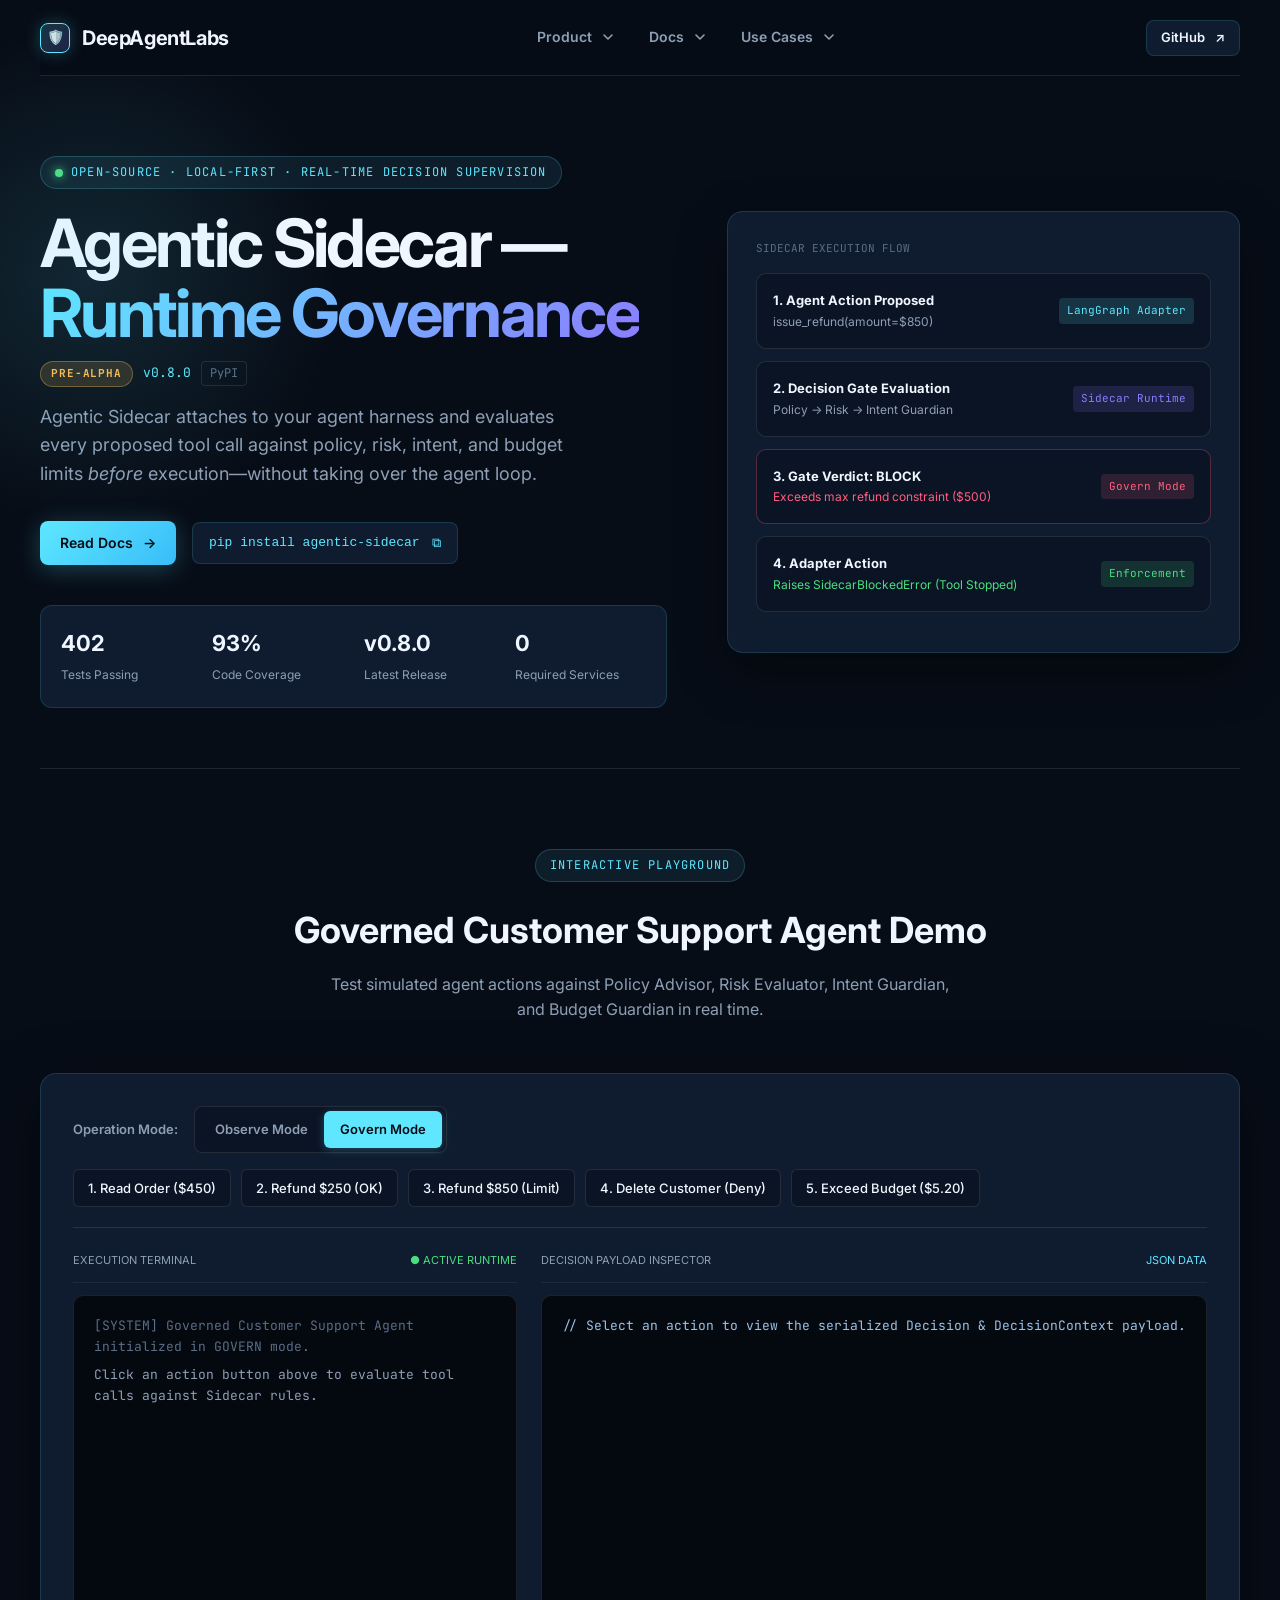
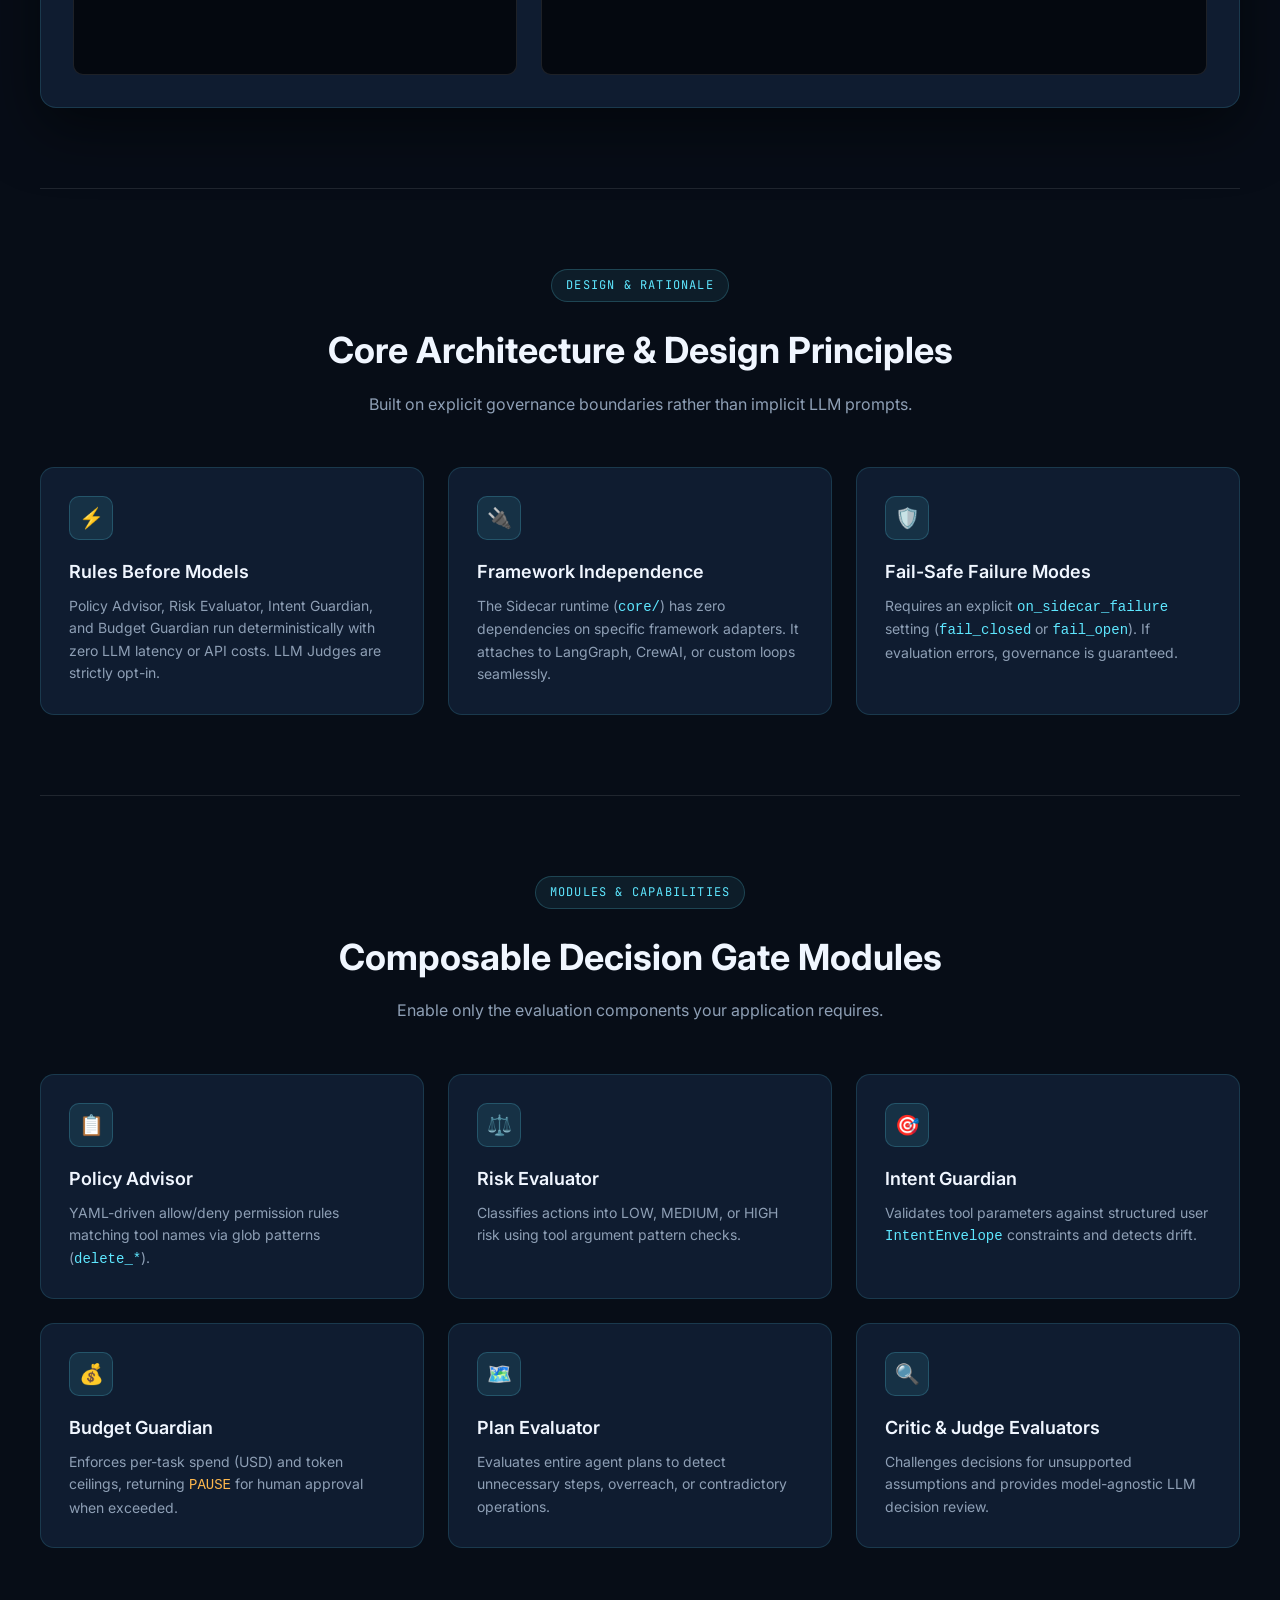
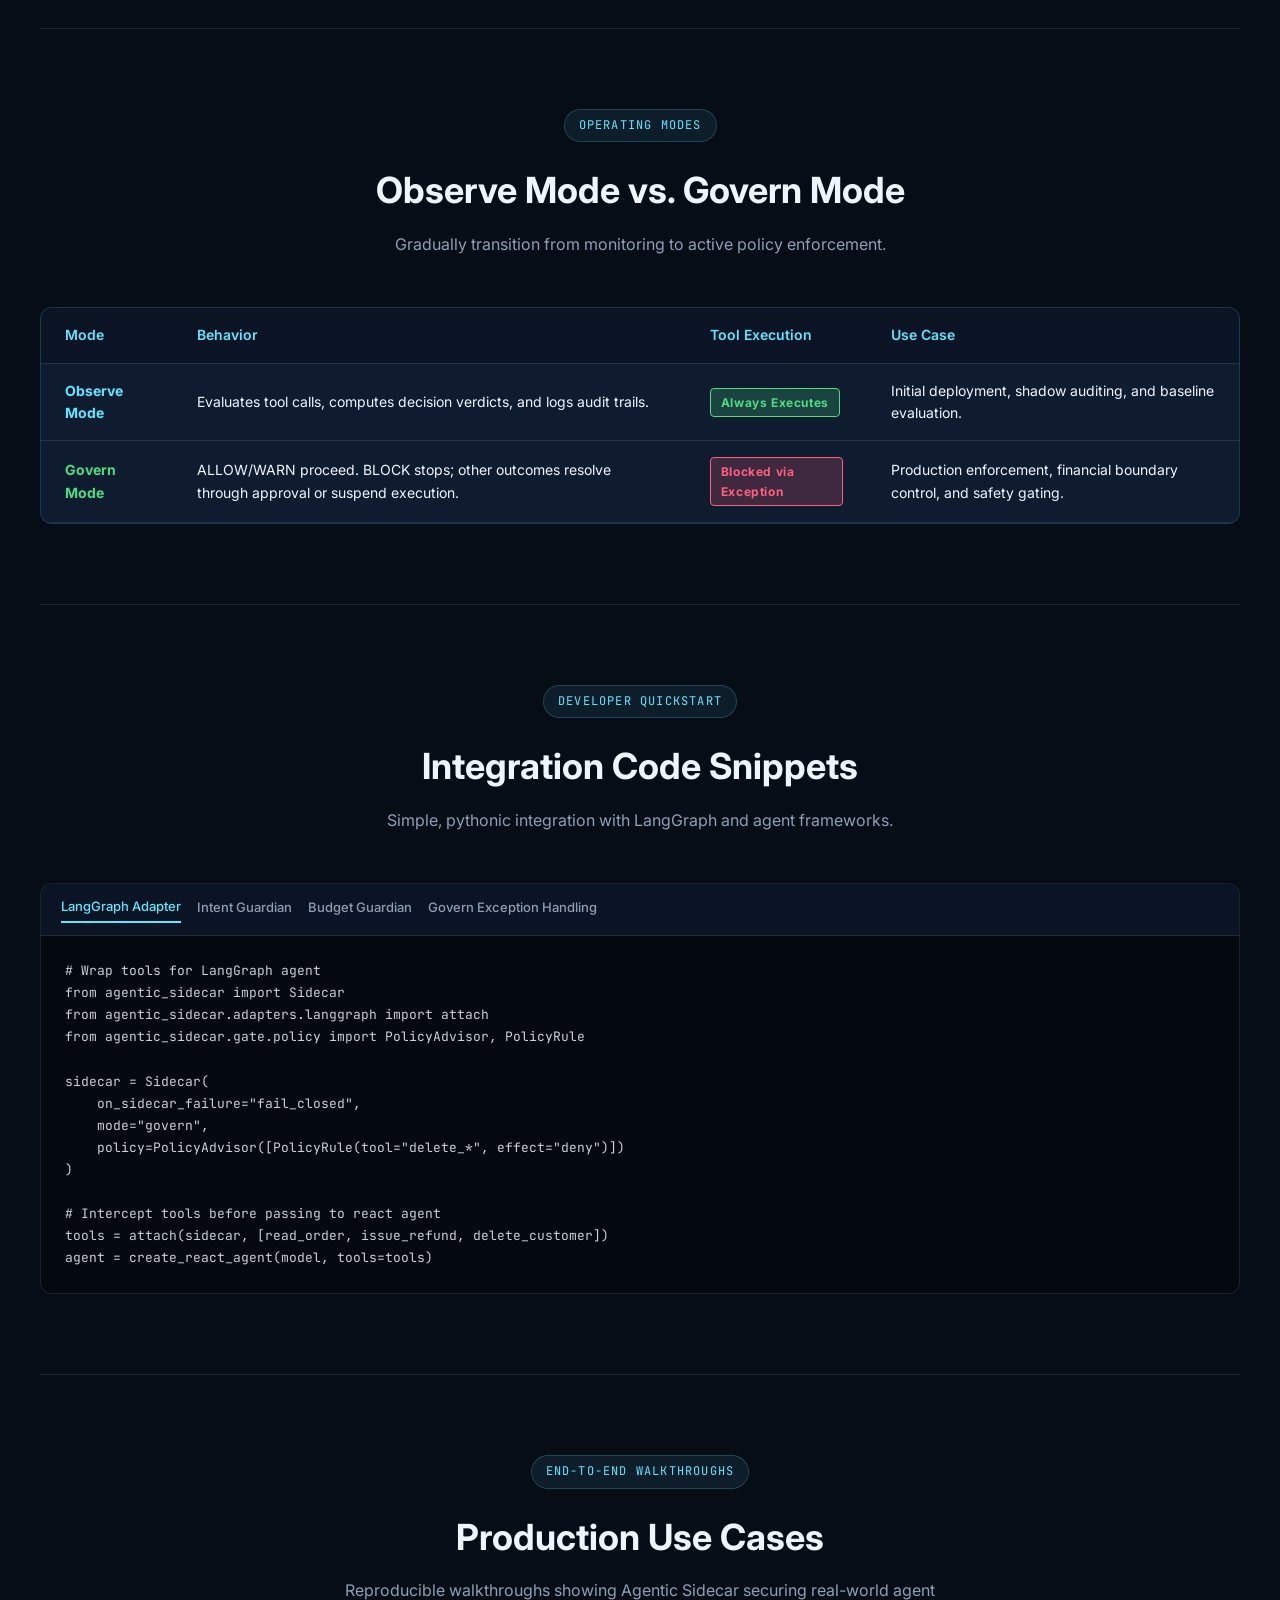
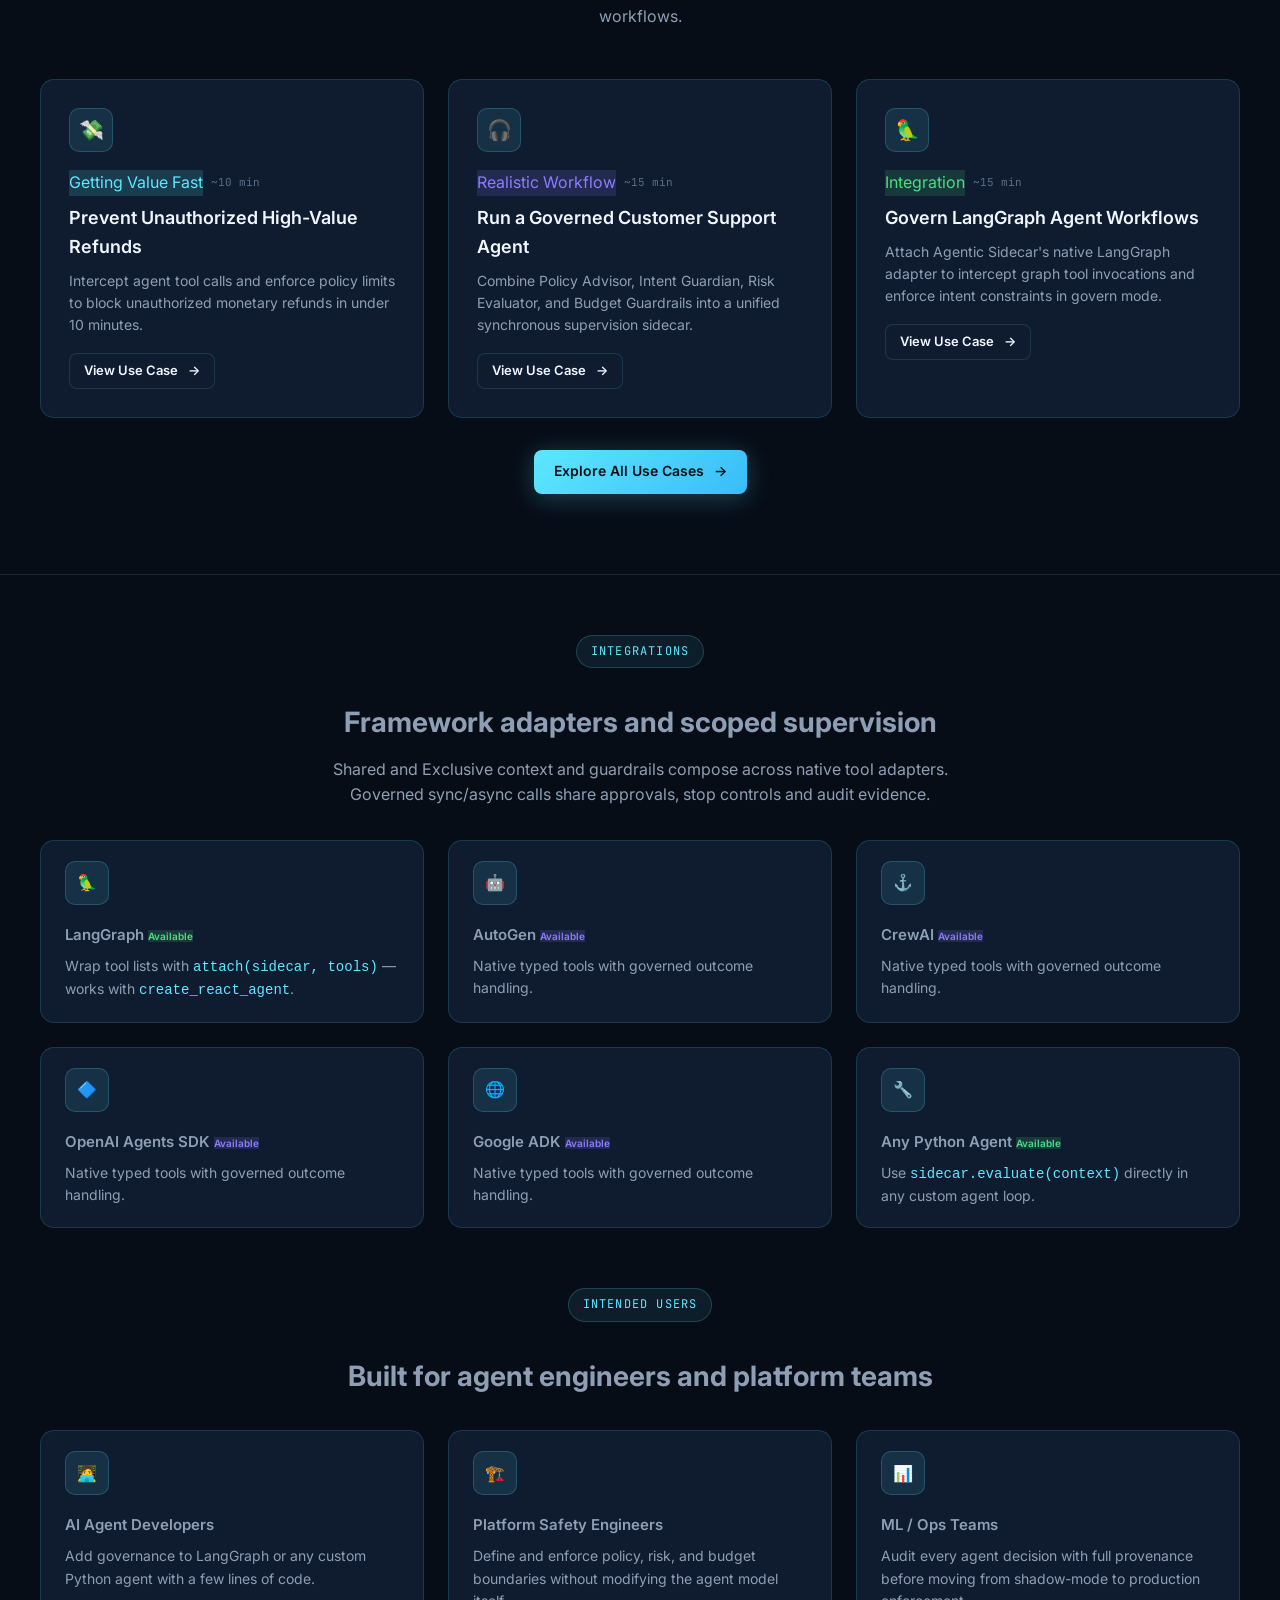
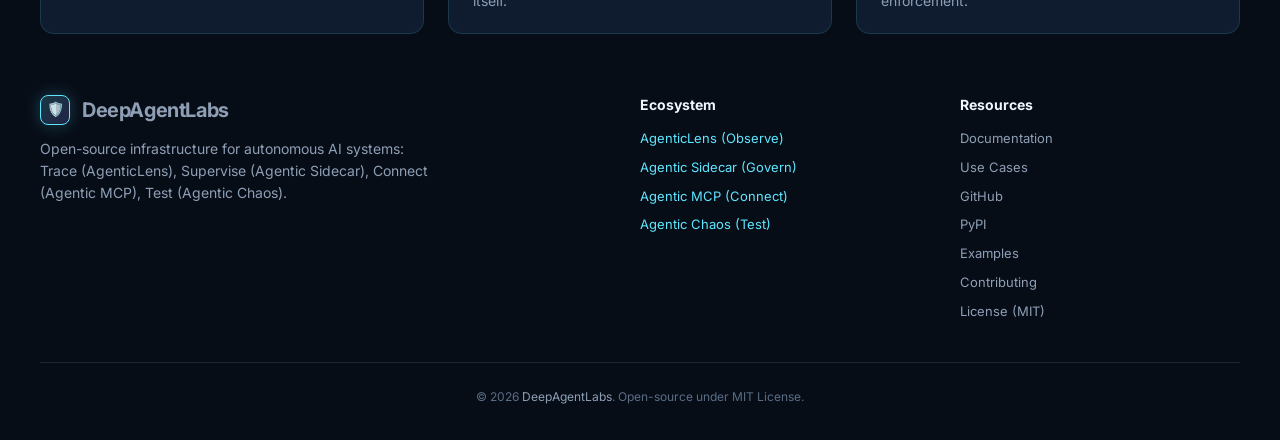
==== website/index.html @ f9741b68 "Merge pull request #28 from CHANDU-M05/feat/website-nav-use-cases feat(nav): add Use Cases tab + acc" ====
<!DOCTYPE html>
<html lang="en">
<head>
  <meta charset="utf-8">
  <meta name="viewport" content="width=device-width, initial-scale=1">
  <meta name="description" content="Companion intelligence and real-time decision supervision layer for autonomous AI agents. Evaluates every tool call against policy, risk, intent, and budget before execution.">
  <meta property="og:title" content="Agentic Sidecar — Runtime Governance for AI Agents">
  <meta property="og:description" content="Evaluate agent decisions against policy, risk, intent, and budget limits before execution.">
  <meta property="og:image" content="https://deepagentlabs.io/agentic-sidecar/og.png">
  <meta property="og:url" content="https://deepagentlabs.io/agentic-sidecar/">
  <meta property="og:type" content="website">
  <meta name="twitter:card" content="summary_large_image">
  <meta name="twitter:title" content="Agentic Sidecar — Runtime Governance for AI Agents">
  <meta name="twitter:description" content="Evaluate agent decisions against policy, risk, intent, and budget limits before execution.">
  <meta name="twitter:image" content="https://deepagentlabs.io/agentic-sidecar/og.png">
  <title>Agentic Sidecar — Runtime Governance for AI Agents</title>
  <link rel="preconnect" href="https://fonts.googleapis.com">
  <link rel="preconnect" href="https://fonts.gstatic.com" crossorigin>
  <link href="https://fonts.googleapis.com/css2?family=Inter:wght@400;500;600;700;800&family=JetBrains+Mono:wght@400;500;600&display=swap" rel="stylesheet">
  <link rel="stylesheet" href="site.css">
</head>
<body>

  <!-- Navigation Bar -->
  <header class="nav shell" id="top">
    <a class="brand" href="https://deepagentlabs.io" aria-label="DeepAgentLabs home">
      <span class="brand-mark"></span>
      DeepAgentLabs
    </a>
    <nav class="nav-links" aria-label="Main navigation">
      <div class="nav-item" data-nav>
        <a class="nav-tab" href="#top">Product</a>
        <button class="nav-caret" type="button" aria-expanded="false" aria-controls="menu-product" aria-label="Show Product menu">
          <svg viewBox="0 0 12 12" aria-hidden="true" focusable="false"><path d="M2 4l4 4 4-4" fill="none" stroke="currentColor" stroke-width="1.6" stroke-linecap="round" stroke-linejoin="round"/></svg>
        </button>
        <div class="nav-menu" id="menu-product" role="menu" aria-label="Product">
          <a role="menuitem" href="#top">Overview</a>
          <a role="menuitem" href="#playground">Live Demo</a>
          <a role="menuitem" href="#architecture">Architecture</a>
          <a role="menuitem" href="#modules">Capabilities</a>
          <a role="menuitem" href="#modes">Observe vs Govern</a>
          <a role="menuitem" href="#quickstart">Quickstart</a>
          <a role="menuitem" href="#ecosystem">Ecosystem</a>
        </div>
      </div>
      <div class="nav-item" data-nav>
        <a class="nav-tab" href="docs/">Docs</a>
        <button class="nav-caret" type="button" aria-expanded="false" aria-controls="menu-docs" aria-label="Show Docs menu">
          <svg viewBox="0 0 12 12" aria-hidden="true" focusable="false"><path d="M2 4l4 4 4-4" fill="none" stroke="currentColor" stroke-width="1.6" stroke-linecap="round" stroke-linejoin="round"/></svg>
        </button>
        <div class="nav-menu" id="menu-docs" role="menu" aria-label="Docs">
          <a role="menuitem" href="docs/">Documentation home</a>
          <a role="menuitem" href="docs/getting-started/">Getting started</a>
          <a role="menuitem" href="docs/architecture/">Architecture</a>
          <a role="menuitem" href="docs/features/">Features</a>
          <a role="menuitem" href="docs/configuration/">Configuration</a>
          <a role="menuitem" href="docs/api-reference/">API reference</a>
          <a role="menuitem" href="docs/cli-reference/">CLI reference</a>
          <a role="menuitem" href="docs/integrations/">Integrations</a>
          <a role="menuitem" href="docs/examples/">Examples</a>
        </div>
      </div>
      <div class="nav-item" data-nav>
        <a class="nav-tab" href="https://deepagentlabs.io/agentic-sidecar/usecases/">Use Cases</a>
        <button class="nav-caret" type="button" aria-expanded="false" aria-controls="menu-usecases" aria-label="Show Use Cases menu">
          <svg viewBox="0 0 12 12" aria-hidden="true" focusable="false"><path d="M2 4l4 4 4-4" fill="none" stroke="currentColor" stroke-width="1.6" stroke-linecap="round" stroke-linejoin="round"/></svg>
        </button>
        <div class="nav-menu" id="menu-usecases" role="menu" aria-label="Use Cases">
          <a role="menuitem" href="https://deepagentlabs.io/agentic-sidecar/usecases/">All use cases</a>
          <a role="menuitem" href="usecases/prevent-unauthorized-refunds/">Prevent Unauthorized Refunds</a>
          <a role="menuitem" href="usecases/governed-customer-support-agent/">Governed Customer Support Agent</a>
          <a role="menuitem" href="usecases/govern-langgraph-agent-workflows/">Govern LangGraph Workflows</a>
        </div>
      </div>
    </nav>

    <a class="button button-small button-ghost" href="https://github.com/DeepAgentLabs/agentic-sidecar" target="_blank" rel="noopener">
      GitHub <span>↗</span>
    </a>
  </header>

  <!-- Hero Section -->
  <section class="hero shell" id="agentic-sidecar-top">
    <div class="hero-copy">
      <div class="eyebrow">
        <span class="live-dot"></span> Open-source · Local-first · Real-time Decision Supervision
      </div>
      <div style="display:flex; align-items:center; gap:12px; margin-bottom:12px;">
        <h1 style="margin-bottom:0">Agentic Sidecar — <span>Runtime Governance</span></h1>
      </div>
      <div style="display:flex; align-items:center; gap:10px; margin-bottom:16px;">
        <span class="maturity-badge">Pre-Alpha</span>
        <span style="font-family:var(--font-mono); font-size:13px; color:var(--cyan);">v0.8.0</span>
        <a href="https://pypi.org/project/agentic-sidecar/" style="font-size:12px; color:var(--text-dim); border:1px solid var(--line); padding:2px 8px; border-radius:4px; font-family:var(--font-mono);" target="_blank" rel="noopener">PyPI</a>
      </div>
      <p class="hero-lead">
        Agentic Sidecar attaches to your agent harness and evaluates every proposed tool call against policy, risk, intent, and budget limits <em>before</em> execution—without taking over the agent loop.
      </p>
      <div class="hero-actions">
        <a class="button button-primary" href="docs/">Read Docs <span>→</span></a>
        <button class="copy-command" id="copy-install" title="Copy install command">
          <code>pip install agentic-sidecar</code>
          <span>⧉</span>
        </button>
      </div>
      <div class="hero-stats">
        <div class="stat-item">
          <strong>402</strong>
          <span>Tests Passing</span>
        </div>
        <div class="stat-item">
          <strong>93%</strong>
          <span>Code Coverage</span>
        </div>
        <div class="stat-item">
          <strong>v0.8.0</strong>
          <span>Latest Release</span>
        </div>
        <div class="stat-item">
          <strong>0</strong>
          <span>Required Services</span>
        </div>
      </div>
    </div>

    <!-- Hero Architecture Box -->
    <div class="hero-visual" aria-label="Sidecar Decision Pipeline">
      <div style="font-size: 11px; text-transform: uppercase; color: var(--text-dim); margin-bottom: 16px; font-family: var(--font-mono);">
        Sidecar Execution Flow
      </div>
      <div class="pipeline-box">
        <div><strong>1. Agent Action Proposed</strong><br><span style="color: var(--text-muted); font-size: 12px;">issue_refund(amount=$850)</span></div>
        <span class="tag tag-blue">LangGraph Adapter</span>
      </div>
      <div class="pipeline-box">
        <div><strong>2. Decision Gate Evaluation</strong><br><span style="color: var(--text-muted); font-size: 12px;">Policy → Risk → Intent Guardian</span></div>
        <span class="tag tag-purple">Sidecar Runtime</span>
      </div>
      <div class="pipeline-box" style="border-color: rgba(255,94,126,0.3);">
        <div><strong>3. Gate Verdict: BLOCK</strong><br><span style="color: var(--red); font-size: 12px;">Exceeds max refund constraint ($500)</span></div>
        <span class="tag tag-red">Govern Mode</span>
      </div>
      <div class="pipeline-box">
        <div><strong>4. Adapter Action</strong><br><span style="color: var(--green); font-size: 12px;">Raises SidecarBlockedError (Tool Stopped)</span></div>
        <span class="tag tag-green">Enforcement</span>
      </div>
    </div>
  </section>

  <!-- Interactive Demo Section -->
  <section class="section shell" id="playground">
    <div class="section-header">
      <div class="eyebrow">Interactive Playground</div>
      <h2 class="section-title">Governed Customer Support Agent Demo</h2>
      <p class="section-subtitle">Test simulated agent actions against Policy Advisor, Risk Evaluator, Intent Guardian, and Budget Guardian in real time.</p>
    </div>

    <div class="demo-card">
      <div class="demo-controls">
        <div>
          <span style="font-size: 13px; font-weight: 600; color: var(--text-muted); margin-right: 12px;">Operation Mode:</span>
          <div class="mode-toggle">
            <button class="mode-btn" id="mode-observe">Observe Mode</button>
            <button class="mode-btn active" id="mode-govern">Govern Mode</button>
          </div>
        </div>
        <div class="action-buttons">
          <button class="act-btn" data-action="read_order">1. Read Order ($450)</button>
          <button class="act-btn" data-action="refund_250">2. Refund $250 (OK)</button>
          <button class="act-btn" data-action="refund_850">3. Refund $850 (Limit)</button>
          <button class="act-btn" data-action="delete_customer">4. Delete Customer (Deny)</button>
          <button class="act-btn" data-action="over_budget">5. Exceed Budget ($5.20)</button>
        </div>
      </div>

      <div class="demo-grid">
        <!-- Console Output -->
        <div>
          <div class="console-header">
            <span>Execution Terminal</span>
            <span style="color: var(--green);">● Active Runtime</span>
          </div>
          <div class="console-box" id="demo-console">
            <div style="color: var(--text-dim); margin-bottom: 8px;">[SYSTEM] Governed Customer Support Agent initialized in GOVERN mode.</div>
            <div style="color: var(--text-muted); margin-bottom: 8px;">Click an action button above to evaluate tool calls against Sidecar rules.</div>
          </div>
        </div>

        <!-- JSON Context Inspector -->
        <div>
          <div class="console-header">
            <span>Decision Payload Inspector</span>
            <span style="color: var(--cyan);">JSON Data</span>
          </div>
          <pre class="console-box" id="json-console" style="color: #9ec1e6;">// Select an action to view the serialized Decision & DecisionContext payload.</pre>
        </div>
      </div>
    </div>
  </section>

  <!-- Architecture Section -->
  <section class="section shell" id="architecture">
    <div class="section-header">
      <div class="eyebrow">Design & Rationale</div>
      <h2 class="section-title">Core Architecture & Design Principles</h2>
      <p class="section-subtitle">Built on explicit governance boundaries rather than implicit LLM prompts.</p>
    </div>

    <div class="grid-3">
      <div class="feature-card">
        <div class="card-icon">⚡</div>
        <h3>Rules Before Models</h3>
        <p>Policy Advisor, Risk Evaluator, Intent Guardian, and Budget Guardian run deterministically with zero LLM latency or API costs. LLM Judges are strictly opt-in.</p>
      </div>

      <div class="feature-card">
        <div class="card-icon">🔌</div>
        <h3>Framework Independence</h3>
        <p>The Sidecar runtime (<code style="color:var(--cyan)">core/</code>) has zero dependencies on specific framework adapters. It attaches to LangGraph, CrewAI, or custom loops seamlessly.</p>
      </div>

      <div class="feature-card">
        <div class="card-icon">🛡️</div>
        <h3>Fail-Safe Failure Modes</h3>
        <p>Requires an explicit <code style="color:var(--cyan)">on_sidecar_failure</code> setting (<code style="color:var(--cyan)">fail_closed</code> or <code style="color:var(--cyan)">fail_open</code>). If evaluation errors, governance is guaranteed.</p>
      </div>
    </div>
  </section>

  <!-- Capabilities Section -->
  <section class="section shell" id="modules">
    <div class="section-header">
      <div class="eyebrow">Modules & Capabilities</div>
      <h2 class="section-title">Composable Decision Gate Modules</h2>
      <p class="section-subtitle">Enable only the evaluation components your application requires.</p>
    </div>

    <div class="grid-3">
      <div class="feature-card">
        <div class="card-icon">📋</div>
        <h3>Policy Advisor</h3>
        <p>YAML-driven allow/deny permission rules matching tool names via glob patterns (<code style="color:var(--cyan)">delete_*</code>).</p>
      </div>

      <div class="feature-card">
        <div class="card-icon">⚖️</div>
        <h3>Risk Evaluator</h3>
        <p>Classifies actions into LOW, MEDIUM, or HIGH risk using tool argument pattern checks.</p>
      </div>

      <div class="feature-card">
        <div class="card-icon">🎯</div>
        <h3>Intent Guardian</h3>
        <p>Validates tool parameters against structured user <code style="color:var(--cyan)">IntentEnvelope</code> constraints and detects drift.</p>
      </div>

      <div class="feature-card">
        <div class="card-icon">💰</div>
        <h3>Budget Guardian</h3>
        <p>Enforces per-task spend (USD) and token ceilings, returning <code style="color:var(--amber)">PAUSE</code> for human approval when exceeded.</p>
      </div>

      <div class="feature-card">
        <div class="card-icon">🗺️</div>
        <h3>Plan Evaluator</h3>
        <p>Evaluates entire agent plans to detect unnecessary steps, overreach, or contradictory operations.</p>
      </div>

      <div class="feature-card">
        <div class="card-icon">🔍</div>
        <h3>Critic & Judge Evaluators</h3>
        <p>Challenges decisions for unsupported assumptions and provides model-agnostic LLM decision review.</p>
      </div>
    </div>
  </section>

  <!-- Observe vs Govern Modes -->
  <section class="section shell" id="modes">
    <div class="section-header">
      <div class="eyebrow">Operating Modes</div>
      <h2 class="section-title">Observe Mode vs. Govern Mode</h2>
      <p class="section-subtitle">Gradually transition from monitoring to active policy enforcement.</p>
    </div>

    <div class="table-wrapper">
      <table>
        <thead>
          <tr>
            <th>Mode</th>
            <th>Behavior</th>
            <th>Tool Execution</th>
            <th>Use Case</th>
          </tr>
        </thead>
        <tbody>
          <tr>
            <td><strong style="color: var(--cyan);">Observe Mode</strong></td>
            <td>Evaluates tool calls, computes decision verdicts, and logs audit trails.</td>
            <td><span class="verdict-badge badge-allow">Always Executes</span></td>
            <td>Initial deployment, shadow auditing, and baseline evaluation.</td>
          </tr>
          <tr>
            <td><strong style="color: var(--green);">Govern Mode</strong></td>
            <td>ALLOW/WARN proceed. BLOCK stops; other outcomes resolve through approval or suspend execution.</td>
            <td><span class="verdict-badge badge-block">Blocked via Exception</span></td>
            <td>Production enforcement, financial boundary control, and safety gating.</td>
          </tr>
        </tbody>
      </table>
    </div>
  </section>

  <!-- Quickstart & API Code -->
  <section class="section shell" id="quickstart">
    <div class="section-header">
      <div class="eyebrow">Developer Quickstart</div>
      <h2 class="section-title">Integration Code Snippets</h2>
      <p class="section-subtitle">Simple, pythonic integration with LangGraph and agent frameworks.</p>
    </div>

    <div class="code-box">
      <div class="code-header">
        <button class="tab-btn active" data-tab="langgraph">LangGraph Adapter</button>
        <button class="tab-btn" data-tab="intent">Intent Guardian</button>
        <button class="tab-btn" data-tab="budget">Budget Guardian</button>
        <button class="tab-btn" data-tab="govern">Govern Exception Handling</button>
      </div>
      <pre class="code-content" id="code-display"># Wrap tools for LangGraph agent
from agentic_sidecar import Sidecar
from agentic_sidecar.adapters.langgraph import attach
from agentic_sidecar.gate.policy import PolicyAdvisor, PolicyRule

sidecar = Sidecar(
    on_sidecar_failure="fail_closed",
    mode="govern",
    policy=PolicyAdvisor([PolicyRule(tool="delete_*", effect="deny")])
)

# Intercept tools before passing to react agent
tools = attach(sidecar, [read_order, issue_refund, delete_customer])
agent = create_react_agent(model, tools=tools)</pre>
    </div>
  </section>

  <!-- Use Cases Section -->
  <section class="section shell" id="usecases">
    <div class="section-header">
      <div class="eyebrow">End-to-End Walkthroughs</div>
      <h2 class="section-title">Production Use Cases</h2>
      <p class="section-subtitle">Reproducible walkthroughs showing Agentic Sidecar securing real-world agent workflows.</p>
    </div>

    <div class="grid-3">
      <div class="feature-card">
        <div class="card-icon">💸</div>
        <div style="display:flex; align-items:center; gap:8px; margin-bottom:8px;">
          <span class="tag tag-blue">Getting Value Fast</span>
          <span style="font-size:11px; color:var(--text-dim); font-family:var(--font-mono);">~10 min</span>
        </div>
        <h3>Prevent Unauthorized High-Value Refunds</h3>
        <p>Intercept agent tool calls and enforce policy limits to block unauthorized monetary refunds in under 10 minutes.</p>
        <a class="button button-small button-ghost" href="usecases/prevent-unauthorized-refunds/" style="margin-top:16px;">View Use Case <span>→</span></a>
      </div>

      <div class="feature-card">
        <div class="card-icon">🎧</div>
        <div style="display:flex; align-items:center; gap:8px; margin-bottom:8px;">
          <span class="tag tag-purple">Realistic Workflow</span>
          <span style="font-size:11px; color:var(--text-dim); font-family:var(--font-mono);">~15 min</span>
        </div>
        <h3>Run a Governed Customer Support Agent</h3>
        <p>Combine Policy Advisor, Intent Guardian, Risk Evaluator, and Budget Guardrails into a unified synchronous supervision sidecar.</p>
        <a class="button button-small button-ghost" href="usecases/governed-customer-support-agent/" style="margin-top:16px;">View Use Case <span>→</span></a>
      </div>

      <div class="feature-card">
        <div class="card-icon">🦜</div>
        <div style="display:flex; align-items:center; gap:8px; margin-bottom:8px;">
          <span class="tag tag-green">Integration</span>
          <span style="font-size:11px; color:var(--text-dim); font-family:var(--font-mono);">~15 min</span>
        </div>
        <h3>Govern LangGraph Agent Workflows</h3>
        <p>Attach Agentic Sidecar's native LangGraph adapter to intercept graph tool invocations and enforce intent constraints in govern mode.</p>
        <a class="button button-small button-ghost" href="usecases/govern-langgraph-agent-workflows/" style="margin-top:16px;">View Use Case <span>→</span></a>
      </div>
    </div>
    <div style="text-align:center; margin-top:32px;">
      <a class="button button-primary" href="usecases/">Explore All Use Cases <span>→</span></a>
    </div>
  </section>

  <!-- DeepAgentLabs Ecosystem & Footer -->
  <footer id="ecosystem">
    <div class="shell">

      <!-- Integrations strip -->
      <div class="section-header" style="margin-bottom:32px;">
        <div class="eyebrow" style="display:inline-flex;">Integrations</div>
        <h2 class="section-title" style="font-size:28px; margin-top:12px;">Framework adapters and scoped supervision</h2>
        <p class="section-subtitle">Shared and Exclusive context and guardrails compose across native tool adapters. Governed sync/async calls share approvals, stop controls and audit evidence.</p>
      </div>
      <div class="grid-3" style="margin-bottom:60px;">
        <div class="feature-card" style="padding:20px 24px;">
          <div class="card-icon" style="font-size:16px;">🦜</div>
          <h3 style="font-size:15px;">LangGraph <span class="tag tag-green" style="font-size:10px; vertical-align:middle;">Available</span></h3>
          <p>Wrap tool lists with <code style="color:var(--cyan)">attach(sidecar, tools)</code> — works with <code style="color:var(--cyan)">create_react_agent</code>.</p>
        </div>
        <div class="feature-card" style="padding:20px 24px;">
          <div class="card-icon" style="font-size:16px;">🤖</div>
          <h3 style="font-size:15px;">AutoGen <span class="tag tag-purple" style="font-size:10px; vertical-align:middle;">Available</span></h3>
          <p>Native typed tools with governed outcome handling.</p>
        </div>
        <div class="feature-card" style="padding:20px 24px;">
          <div class="card-icon" style="font-size:16px;">⚓</div>
          <h3 style="font-size:15px;">CrewAI <span class="tag tag-purple" style="font-size:10px; vertical-align:middle;">Available</span></h3>
          <p>Native typed tools with governed outcome handling.</p>
        </div>
        <div class="feature-card" style="padding:20px 24px;">
          <div class="card-icon" style="font-size:16px;">🔷</div>
          <h3 style="font-size:15px;">OpenAI Agents SDK <span class="tag tag-purple" style="font-size:10px; vertical-align:middle;">Available</span></h3>
          <p>Native typed tools with governed outcome handling.</p>
        </div>
        <div class="feature-card" style="padding:20px 24px;">
          <div class="card-icon" style="font-size:16px;">🌐</div>
          <h3 style="font-size:15px;">Google ADK <span class="tag tag-purple" style="font-size:10px; vertical-align:middle;">Available</span></h3>
          <p>Native typed tools with governed outcome handling.</p>
        </div>
        <div class="feature-card" style="padding:20px 24px;">
          <div class="card-icon" style="font-size:16px;">🔧</div>
          <h3 style="font-size:15px;">Any Python Agent <span class="tag tag-green" style="font-size:10px; vertical-align:middle;">Available</span></h3>
          <p>Use <code style="color:var(--cyan)">sidecar.evaluate(context)</code> directly in any custom agent loop.</p>
        </div>
      </div>

      <!-- Who is it for -->
      <div class="section-header" style="margin-bottom:32px;">
        <div class="eyebrow" style="display:inline-flex;">Intended Users</div>
        <h2 class="section-title" style="font-size:28px; margin-top:12px;">Built for agent engineers and platform teams</h2>
      </div>
      <div class="grid-3" style="margin-bottom:60px;">
        <div class="feature-card" style="padding:20px 24px;">
          <div class="card-icon" style="font-size:16px;">🧑‍💻</div>
          <h3 style="font-size:15px;">AI Agent Developers</h3>
          <p>Add governance to LangGraph or any custom Python agent with a few lines of code.</p>
        </div>
        <div class="feature-card" style="padding:20px 24px;">
          <div class="card-icon" style="font-size:16px;">🏗️</div>
          <h3 style="font-size:15px;">Platform Safety Engineers</h3>
          <p>Define and enforce policy, risk, and budget boundaries without modifying the agent model itself.</p>
        </div>
        <div class="feature-card" style="padding:20px 24px;">
          <div class="card-icon" style="font-size:16px;">📊</div>
          <h3 style="font-size:15px;">ML / Ops Teams</h3>
          <p>Audit every agent decision with full provenance before moving from shadow-mode to production enforcement.</p>
        </div>
      </div>

      <div class="footer-grid">
        <div>
          <div class="brand" style="margin-bottom: 12px;">
            <span class="brand-mark"></span>
            <a href="https://deepagentlabs.io" style="color:inherit;">DeepAgentLabs</a>
          </div>
          <p style="color: var(--text-muted); font-size: 14px; max-width: 400px;">
            Open-source infrastructure for autonomous AI systems: Trace (AgenticLens), Supervise (Agentic Sidecar), Connect (Agentic MCP), Test (Agentic Chaos).
          </p>
        </div>
        <div>
          <h4 style="color: var(--text); margin-bottom: 12px;">Ecosystem</h4>
          <ul style="list-style: none; display: grid; gap: 8px; font-size: 13px;">
            <li><a href="https://deepagentlabs.io/agenticlens/" style="color: var(--cyan);">AgenticLens (Observe)</a></li>
            <li><a href="https://deepagentlabs.io/agentic-sidecar/" style="color: var(--cyan);">Agentic Sidecar (Govern)</a></li>
            <li><a href="https://deepagentlabs.io/deep-agenticcore-mcp/" style="color: var(--cyan);">Agentic MCP (Connect)</a></li>
            <li><a href="https://deepagentlabs.io/agentic-chaos/" style="color: var(--cyan);">Agentic Chaos (Test)</a></li>
          </ul>
        </div>
        <div>
          <h4 style="color: var(--text); margin-bottom: 12px;">Resources</h4>
          <ul style="list-style: none; display: grid; gap: 8px; font-size: 13px;">
            <li><a href="docs/">Documentation</a></li>
            <li><a href="usecases/">Use Cases</a></li>
            <li><a href="https://github.com/DeepAgentLabs/agentic-sidecar">GitHub</a></li>
            <li><a href="https://pypi.org/project/agentic-sidecar/">PyPI</a></li>
            <li><a href="https://github.com/DeepAgentLabs/agentic-sidecar/tree/main/examples">Examples</a></li>
            <li><a href="https://github.com/DeepAgentLabs/agentic-sidecar/blob/main/CONTRIBUTING.md">Contributing</a></li>
            <li><a href="https://github.com/DeepAgentLabs/agentic-sidecar/blob/main/LICENSE">License (MIT)</a></li>
          </ul>
        </div>
      </div>
      <div style="border-top: 1px solid var(--line); padding-top: 24px; text-align: center; font-size: 12px; color: var(--text-dim);">
        © 2026 <a href="https://deepagentlabs.io" style="color:var(--text-muted);">DeepAgentLabs</a>. Open-source under MIT License.
      </div>
    </div>
  </footer>

  <script src="site.js"></script>
</body>
</html>
---- website/site.css ----
:root {
  --bg: #070d17;
  --bg-subtle: #0b1424;
  --panel: #0f1c30;
  --panel-hover: #15253f;
  --panel-border: rgba(94, 231, 255, 0.14);
  --line: rgba(255, 255, 255, 0.1);
  --text: #f0f6ff;
  --text-muted: #8e9fb5;
  --text-dim: #5a6d85;
  
  --cyan: #5ee7ff;
  --violet: #8b7cff;
  --green: #4ade80;
  --red: #ff5e7e;
  --amber: #ffb84d;
  
  --cyan-glow: rgba(94, 231, 255, 0.25);
  --green-glow: rgba(74, 222, 128, 0.25);
  --red-glow: rgba(255, 94, 126, 0.25);
  --amber-glow: rgba(255, 184, 77, 0.25);

  --font-sans: 'Inter', -apple-system, BlinkMacSystemFont, "Segoe UI", Roboto, sans-serif;
  --font-mono: 'JetBrains Mono', 'Fira Code', Consolas, monospace;
}

* { box-sizing: border-box; margin: 0; padding: 0; }
html { scroll-behavior: smooth; }
body {
  background: var(--bg);
  color: var(--text);
  font-family: var(--font-sans);
  line-height: 1.6;
  overflow-x: hidden;
}

.maturity-badge {
  display: inline-block;
  padding: 3px 10px;
  border-radius: 20px;
  font-size: 11px;
  font-weight: 700;
  letter-spacing: 0.08em;
  text-transform: uppercase;
  background: rgba(255, 184, 77, 0.15);
  color: var(--amber);
  border: 1px solid rgba(255, 184, 77, 0.35);
  font-family: var(--font-mono);
}

a { color: inherit; text-decoration: none; }
button { font: inherit; cursor: pointer; border: none; background: none; }

.shell {
  width: min(1200px, calc(100% - 40px));
  margin-inline: auto;
}

/* Header & Navigation */
.nav {
  height: 76px;
  display: flex;
  align-items: center;
  justify-content: space-between;
  position: sticky;
  top: 0;
  z-index: 100;
  backdrop-filter: blur(16px);
  background: rgba(7, 13, 23, 0.82);
  border-bottom: 1px solid var(--line);
}

.brand {
  display: inline-flex;
  align-items: center;
  gap: 12px;
  font-size: 20px;
  font-weight: 700;
  letter-spacing: -0.02em;
}

.brand-mark {
  width: 30px;
  height: 30px;
  display: grid;
  place-items: center;
  position: relative;
  background: linear-gradient(135deg, rgba(94,231,255,0.2), rgba(139,124,255,0.2));
  border-radius: 8px;
  border: 1px solid var(--cyan);
  box-shadow: 0 0 16px var(--cyan-glow);
}

.brand-mark::after {
  content: '🛡️';
  font-size: 14px;
}

.nav-links {
  display: flex;
  gap: 28px;
  color: var(--text-muted);
  font-size: 14px;
  font-weight: 500;
  align-items: center;
}
.nav-links a { transition: color 0.2s; }
.nav-links a:hover { color: var(--cyan); }

/* Dropdown tabs: Product / Docs / Use Cases */
.nav-item { position: relative; display: inline-flex; align-items: center; }
.nav-tab { color: var(--text-muted); font-size: 14px; font-weight: 600; padding: 8px 2px; white-space: nowrap; }
.nav-item:hover > .nav-tab, .nav-item:focus-within > .nav-tab, .nav-item.is-open > .nav-tab { color: var(--cyan); }
.nav-caret { display: inline-flex; align-items: center; justify-content: center; width: 22px; height: 22px; margin-left: 3px; color: var(--text-muted); border-radius: 6px; transition: color 0.2s; }
.nav-caret svg { width: 12px; height: 12px; transition: transform 0.2s ease; }
.nav-caret:hover, .nav-item.is-open .nav-caret { color: var(--cyan); }
.nav-item.is-open .nav-caret svg { transform: rotate(180deg); }
.nav-tab:focus-visible, .nav-caret:focus-visible { outline: 2px solid var(--cyan); outline-offset: 3px; border-radius: 6px; }
.nav-menu {
  position: absolute;
  top: calc(100% + 14px);
  left: 0;
  min-width: 236px;
  max-height: 70vh;
  overflow-y: auto;
  padding: 8px;
  background: var(--panel);
  border: 1px solid var(--panel-border);
  border-radius: 12px;
  box-shadow: 0 20px 50px rgba(0, 0, 0, 0.5);
  display: flex;
  flex-direction: column;
  gap: 2px;
  opacity: 0;
  visibility: hidden;
  transform: translateY(8px);
  transition: opacity 0.15s ease, transform 0.15s ease, visibility 0.15s;
  z-index: 120;
}
.nav-item:last-child .nav-menu { left: auto; right: 0; }
.nav-item.is-open > .nav-menu { opacity: 1; visibility: visible; transform: translateY(0); }
@media (hover: hover) and (pointer: fine) {
  .nav-item:hover > .nav-menu { opacity: 1; visibility: visible; transform: translateY(0); }
}
.nav-menu a { padding: 9px 12px; border-radius: 8px; font-size: 13.5px; font-weight: 500; color: var(--text-muted); white-space: nowrap; }
.nav-menu a:hover, .nav-menu a:focus-visible { background: var(--panel-hover); color: var(--cyan); }
.nav-menu a:focus-visible { outline: 2px solid var(--cyan); outline-offset: -2px; }

.button {
  border: 1px solid var(--panel-border);
  border-radius: 8px;
  min-height: 44px;
  padding: 0 20px;
  display: inline-flex;
  align-items: center;
  justify-content: center;
  gap: 10px;
  font-weight: 600;
  font-size: 14px;
  transition: all 0.2s ease;
}
.button:hover {
  transform: translateY(-2px);
  border-color: var(--cyan);
  box-shadow: 0 4px 20px rgba(94, 231, 255, 0.15);
}
.button-small { min-height: 36px; padding: 0 14px; font-size: 13px; }
.button-primary {
  color: #050b14;
  background: linear-gradient(135deg, var(--cyan), #38bdf8);
  border: none;
  box-shadow: 0 4px 24px var(--cyan-glow);
}
.button-ghost { background: var(--panel); color: var(--text); }

/* Hero Section */
.hero {
  padding-block: 80px 60px;
  display: grid;
  grid-template-columns: 1.1fr 0.9fr;
  gap: 60px;
  align-items: center;
  position: relative;
}

.hero::before {
  content: "";
  position: absolute;
  width: 500px;
  height: 500px;
  left: -200px;
  top: -50px;
  background: radial-gradient(circle, rgba(94, 231, 255, 0.12) 0%, transparent 70%);
  pointer-events: none;
}

.eyebrow {
  display: inline-flex;
  align-items: center;
  gap: 8px;
  color: var(--cyan);
  font-family: var(--font-mono);
  font-size: 12px;
  letter-spacing: 0.1em;
  text-transform: uppercase;
  background: rgba(94, 231, 255, 0.08);
  padding: 6px 14px;
  border-radius: 20px;
  border: 1px solid rgba(94, 231, 255, 0.2);
  margin-bottom: 20px;
}

.live-dot {
  width: 8px;
  height: 8px;
  border-radius: 50%;
  background: var(--green);
  box-shadow: 0 0 10px var(--green);
}

h1 {
  font-size: clamp(42px, 5.2vw, 68px);
  line-height: 1.05;
  letter-spacing: -0.04em;
  font-weight: 700;
  margin-bottom: 20px;
}

h1 span {
  background: linear-gradient(135deg, var(--cyan), var(--violet));
  -webkit-background-clip: text;
  -webkit-text-fill-color: transparent;
}

.hero-lead {
  font-size: 18px;
  color: var(--text-muted);
  margin-bottom: 32px;
  max-width: 560px;
}

.hero-actions {
  display: flex;
  align-items: center;
  gap: 16px;
  margin-bottom: 40px;
  flex-wrap: wrap;
}

.copy-command {
  background: var(--panel);
  border: 1px solid var(--panel-border);
  border-radius: 8px;
  padding: 10px 16px;
  display: inline-flex;
  align-items: center;
  gap: 12px;
  font-family: var(--font-mono);
  font-size: 13px;
  color: var(--cyan);
  transition: all 0.2s;
}
.copy-command:hover {
  background: var(--panel-hover);
  border-color: var(--cyan);
}

.hero-stats {
  display: grid;
  grid-template-columns: repeat(4, 1fr);
  gap: 20px;
  padding: 20px;
  background: var(--panel);
  border: 1px solid var(--panel-border);
  border-radius: 12px;
}

.stat-item strong {
  display: block;
  font-size: 22px;
  font-weight: 700;
  color: var(--text);
}
.stat-item span {
  font-size: 12px;
  color: var(--text-muted);
}

/* Hero Visual Diagram */
.hero-visual {
  background: var(--panel);
  border: 1px solid var(--panel-border);
  border-radius: 16px;
  padding: 28px;
  box-shadow: 0 20px 50px rgba(0, 0, 0, 0.4);
  position: relative;
}

.pipeline-box {
  background: var(--bg-subtle);
  border: 1px solid var(--line);
  border-radius: 10px;
  padding: 16px;
  margin-bottom: 12px;
  display: flex;
  align-items: center;
  justify-content: space-between;
  font-size: 13px;
}

.pipeline-box .tag {
  font-family: var(--font-mono);
  font-size: 11px;
  padding: 4px 8px;
  border-radius: 4px;
}
.tag-blue { background: rgba(94, 231, 255, 0.15); color: var(--cyan); }
.tag-green { background: rgba(74, 222, 128, 0.15); color: var(--green); }
.tag-red { background: rgba(255, 94, 126, 0.15); color: var(--red); }
.tag-purple { background: rgba(139, 124, 255, 0.15); color: var(--violet); }

/* Interactive Demo Section */
.section { padding-block: 80px; border-top: 1px solid var(--line); }
.section-header { text-align: center; margin-bottom: 50px; }
.section-title { font-size: 36px; font-weight: 700; margin-bottom: 12px; }
.section-subtitle { color: var(--text-muted); font-size: 16px; max-width: 640px; margin-inline: auto; }

.demo-card {
  background: var(--panel);
  border: 1px solid var(--panel-border);
  border-radius: 16px;
  padding: 32px;
  box-shadow: 0 20px 60px rgba(0,0,0,0.5);
}

.demo-controls {
  display: flex;
  justify-content: space-between;
  align-items: center;
  margin-bottom: 24px;
  flex-wrap: wrap;
  gap: 16px;
  padding-bottom: 20px;
  border-bottom: 1px solid var(--line);
}

.mode-toggle {
  display: inline-flex;
  background: var(--bg-subtle);
  padding: 4px;
  border-radius: 8px;
  border: 1px solid var(--line);
}

.mode-btn {
  padding: 8px 16px;
  font-size: 13px;
  font-weight: 600;
  border-radius: 6px;
  color: var(--text-muted);
  transition: all 0.2s;
}
.mode-btn.active {
  background: var(--cyan);
  color: #050b14;
  box-shadow: 0 2px 10px var(--cyan-glow);
}

.action-buttons {
  display: flex;
  gap: 10px;
  flex-wrap: wrap;
}

.act-btn {
  background: var(--bg-subtle);
  border: 1px solid var(--line);
  color: var(--text);
  padding: 8px 14px;
  border-radius: 6px;
  font-size: 13px;
  font-weight: 500;
  transition: all 0.2s;
}
.act-btn:hover {
  border-color: var(--cyan);
  background: var(--panel-hover);
}

.demo-grid {
  display: grid;
  grid-template-columns: 1fr 1fr;
  gap: 24px;
}

.console-box {
  background: #04080f;
  border: 1px solid var(--line);
  border-radius: 10px;
  padding: 20px;
  font-family: var(--font-mono);
  font-size: 13px;
  height: 380px;
  overflow-y: auto;
}

.console-header {
  display: flex;
  justify-content: space-between;
  align-items: center;
  padding-bottom: 12px;
  margin-bottom: 12px;
  border-bottom: 1px solid rgba(255,255,255,0.06);
  color: var(--text-muted);
  font-size: 11px;
  text-transform: uppercase;
}

.verdict-badge {
  display: inline-block;
  padding: 4px 10px;
  border-radius: 4px;
  font-weight: 700;
  font-size: 12px;
  letter-spacing: 0.05em;
}
.badge-allow { background: rgba(74, 222, 128, 0.2); color: var(--green); border: 1px solid var(--green); }
.badge-block { background: rgba(255, 94, 126, 0.2); color: var(--red); border: 1px solid var(--red); }
.badge-pause { background: rgba(255, 184, 77, 0.2); color: var(--amber); border: 1px solid var(--amber); }

/* Modules Cards Grid */
.grid-3 {
  display: grid;
  grid-template-columns: repeat(auto-fit, minmax(320px, 1fr));
  gap: 24px;
}

.feature-card {
  background: var(--panel);
  border: 1px solid var(--panel-border);
  border-radius: 14px;
  padding: 28px;
  transition: all 0.2s ease;
}
.feature-card:hover {
  transform: translateY(-4px);
  border-color: var(--cyan);
  box-shadow: 0 12px 30px rgba(0,0,0,0.4);
}

.card-icon {
  width: 44px;
  height: 44px;
  background: rgba(94, 231, 255, 0.1);
  border-radius: 10px;
  display: grid;
  place-items: center;
  font-size: 20px;
  margin-bottom: 18px;
  border: 1px solid rgba(94, 231, 255, 0.2);
}

.feature-card h3 { font-size: 18px; font-weight: 600; margin-bottom: 8px; }
.feature-card p { font-size: 14px; color: var(--text-muted); }

/* Code Tabs & Snippets */
.code-box {
  background: #04080f;
  border: 1px solid var(--line);
  border-radius: 12px;
  overflow: hidden;
}
.code-header {
  background: var(--bg-subtle);
  padding: 12px 20px;
  display: flex;
  gap: 16px;
  border-bottom: 1px solid var(--line);
}
.tab-btn {
  font-size: 13px;
  color: var(--text-muted);
  font-weight: 500;
  padding-bottom: 4px;
}
.tab-btn.active {
  color: var(--cyan);
  border-bottom: 2px solid var(--cyan);
}
.code-content {
  padding: 24px;
  font-family: var(--font-mono);
  font-size: 13px;
  line-height: 1.7;
  color: #c9d1d9;
  overflow-x: auto;
}

/* Comparison Table */
.table-wrapper {
  overflow-x: auto;
  background: var(--panel);
  border: 1px solid var(--panel-border);
  border-radius: 12px;
}

table {
  width: 100%;
  border-collapse: collapse;
  text-align: left;
  font-size: 14px;
}

th, td {
  padding: 16px 24px;
  border-bottom: 1px solid var(--line);
}
th { background: var(--bg-subtle); color: var(--cyan); font-weight: 600; }

/* Footer */
footer {
  padding-block: 60px 40px;
  border-top: 1px solid var(--line);
  color: var(--text-muted);
  font-size: 14px;
}

.footer-grid {
  display: grid;
  grid-template-columns: 2fr 1fr 1fr;
  gap: 40px;
  margin-bottom: 40px;
}

/* Responsive adjustments */
@media (max-width: 900px) {
  .hero { grid-template-columns: 1fr; gap: 40px; }
  .demo-grid { grid-template-columns: 1fr; }
  .footer-grid { grid-template-columns: 1fr; }
  .nav {
    height: auto;
    flex-wrap: wrap;
    gap: 12px 16px;
    padding-block: 12px;
    justify-content: flex-start;
  }
  .nav-links { gap: 18px; flex-wrap: wrap; }
  .nav-menu { min-width: 200px; max-height: 50vh; }
}
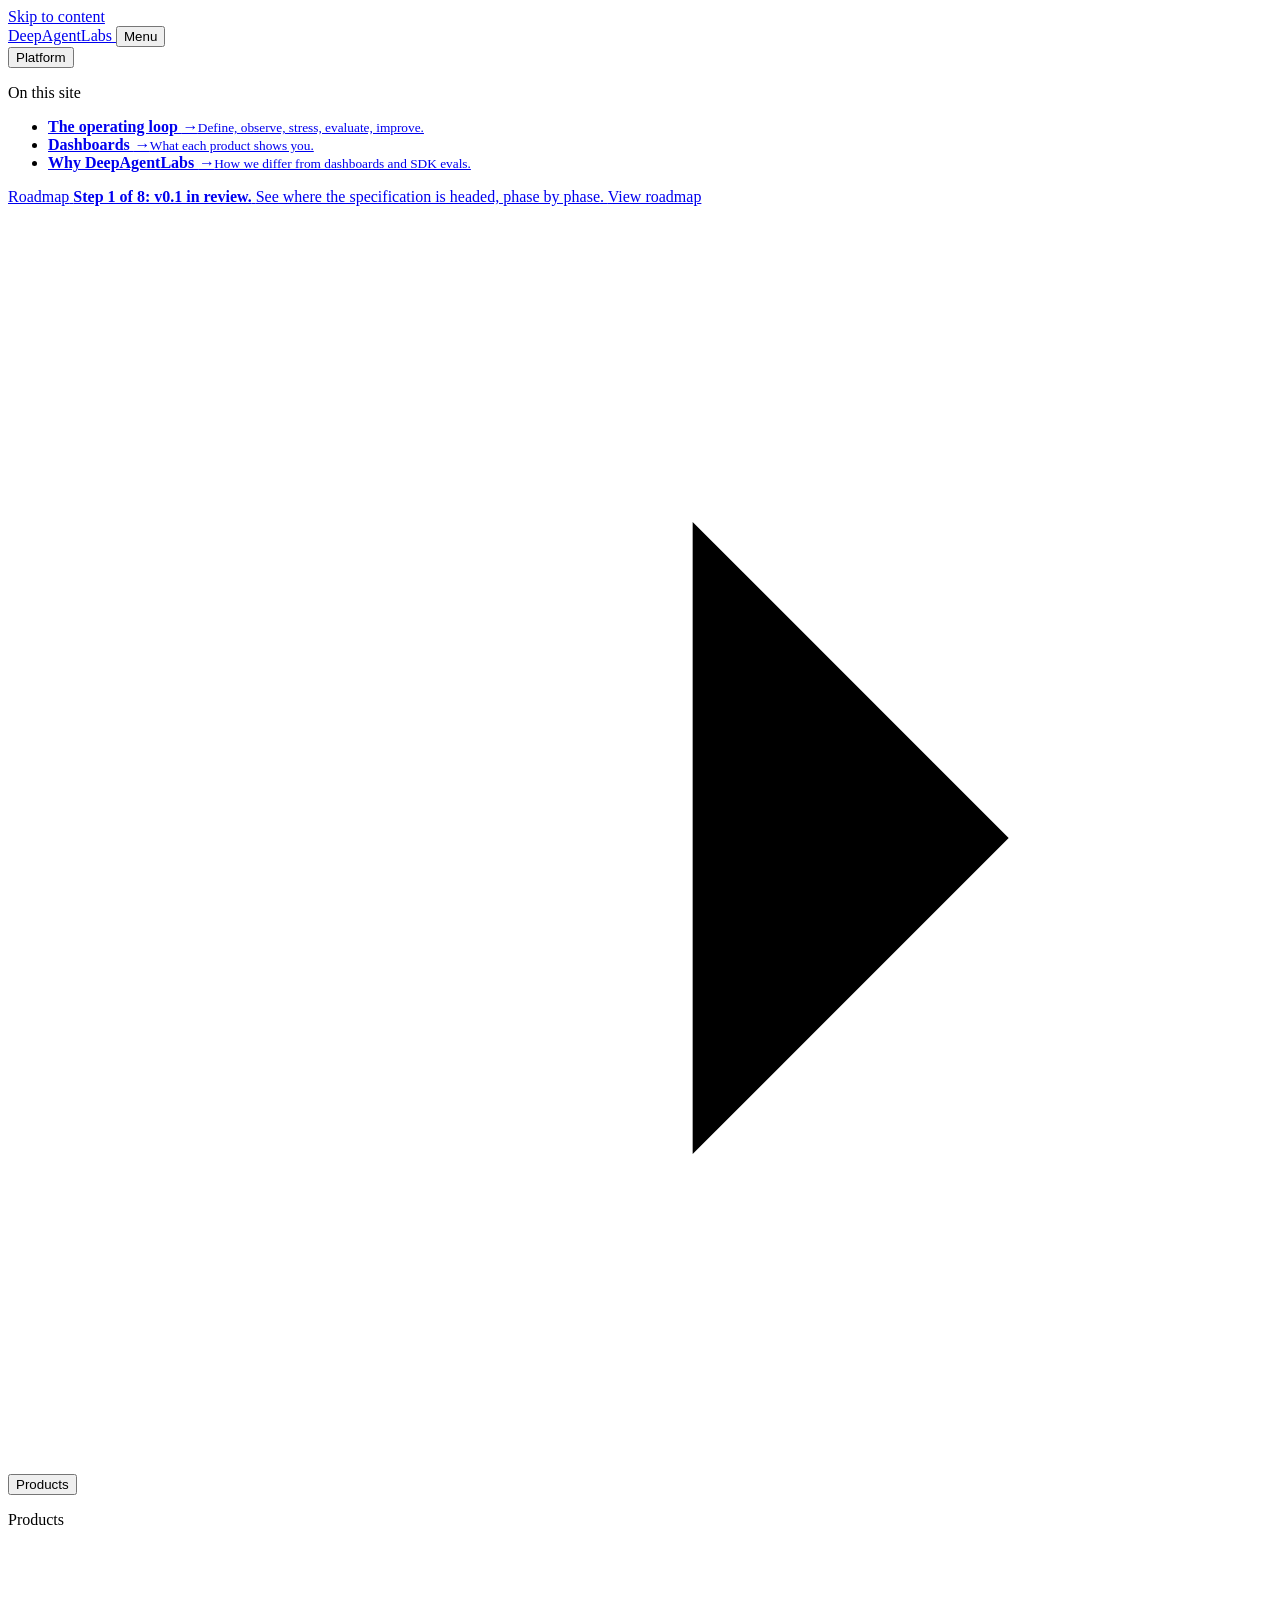
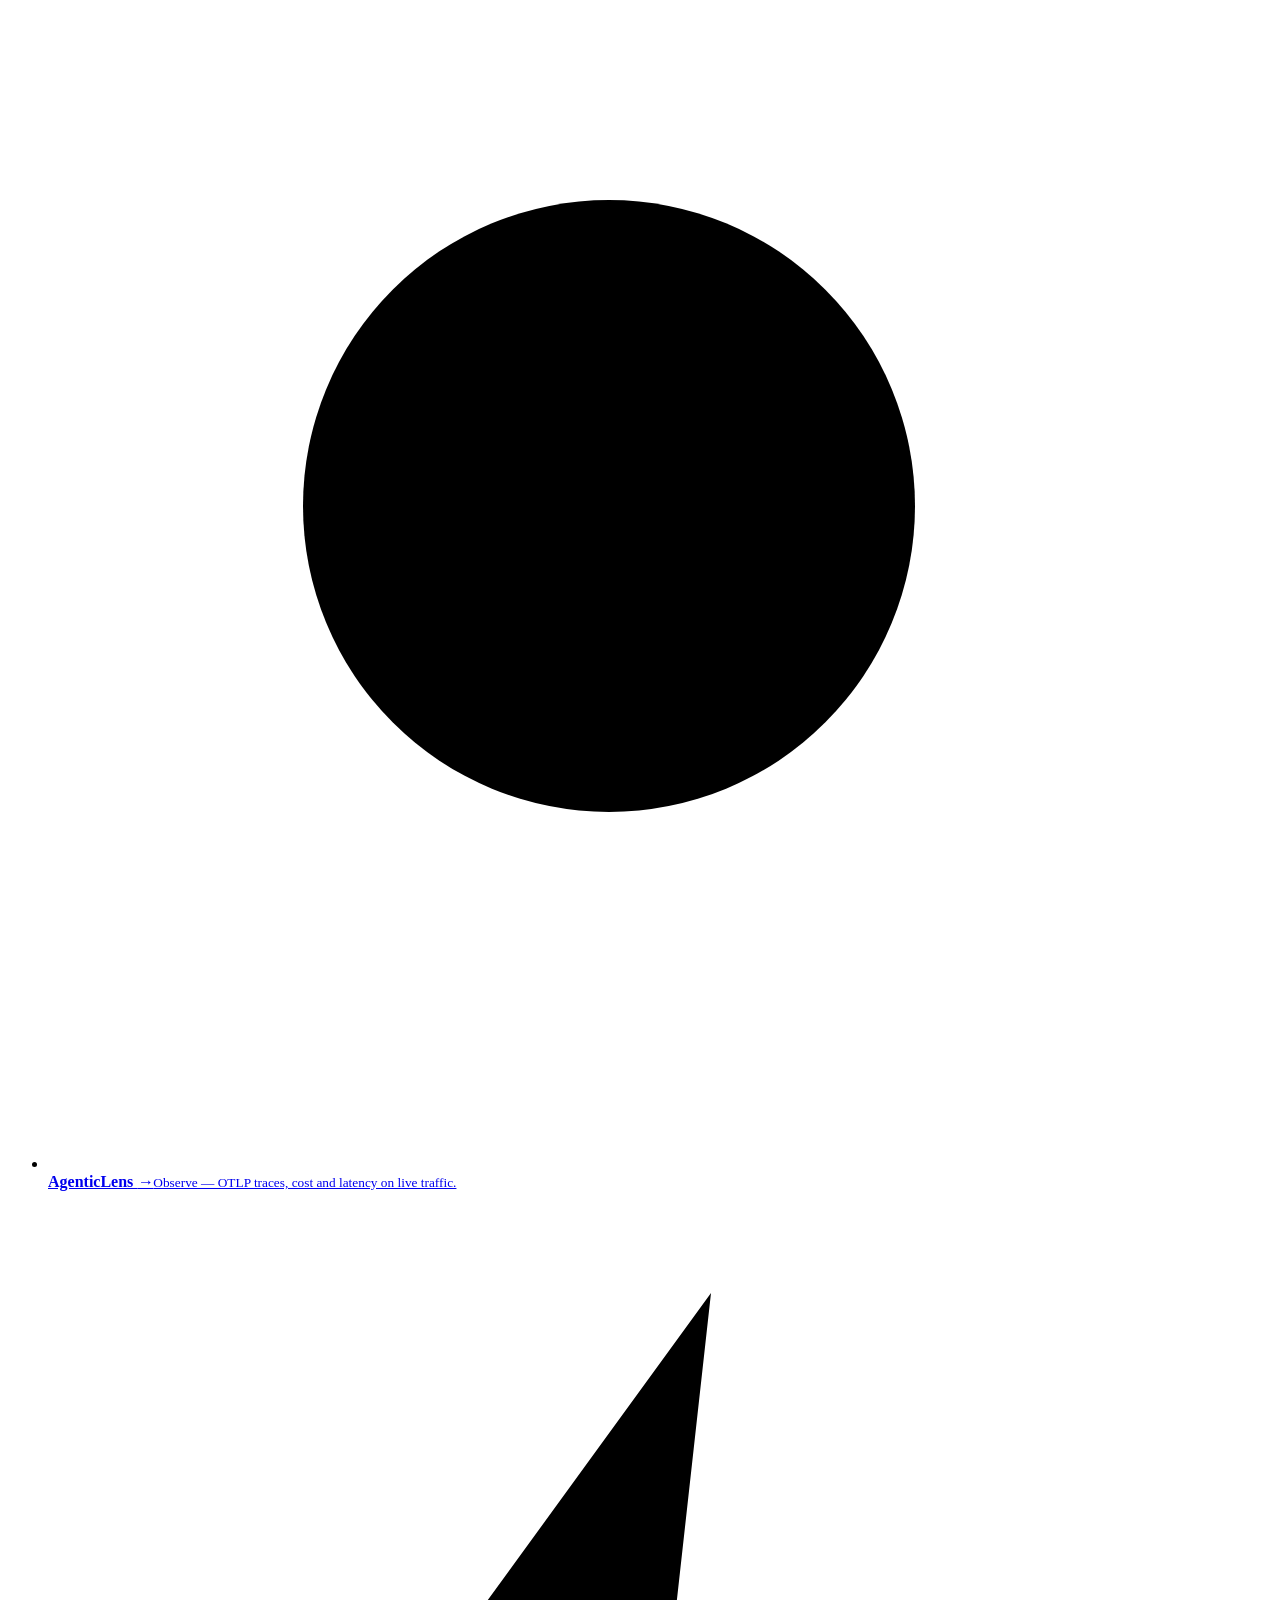
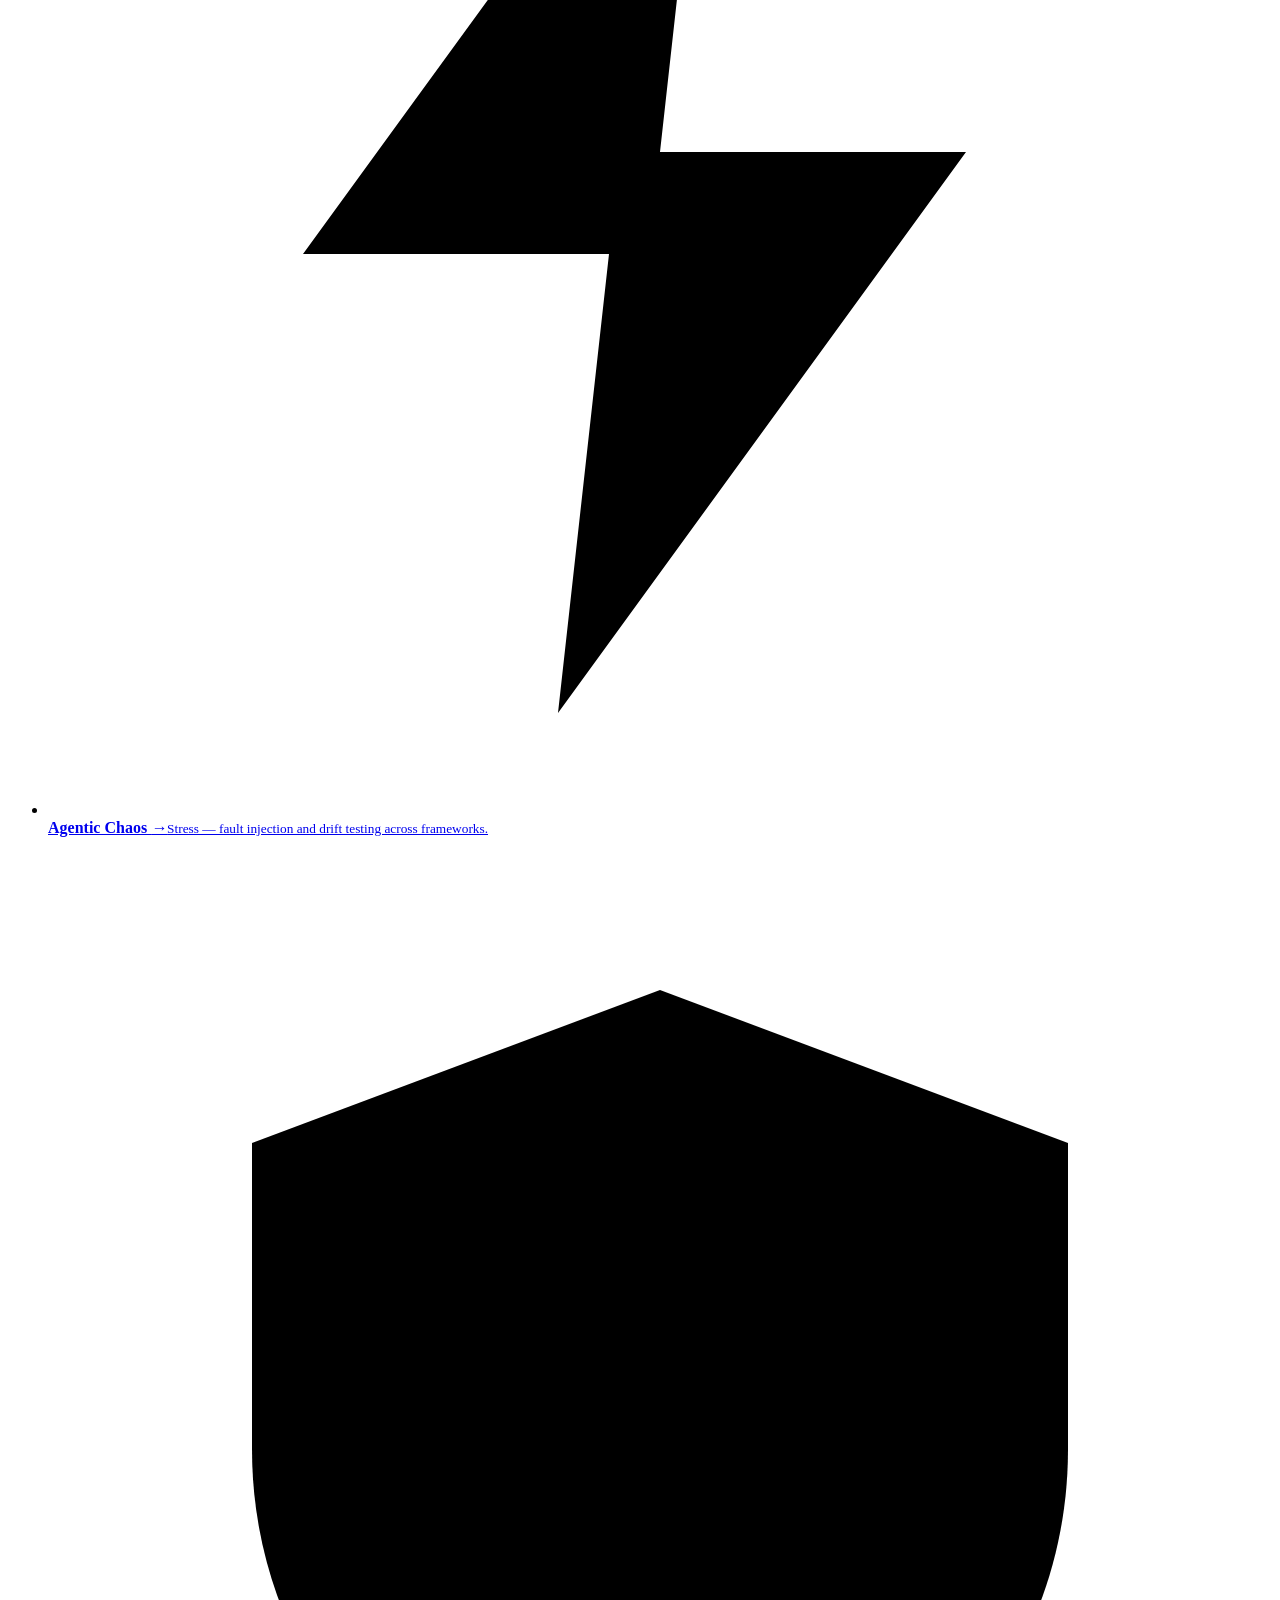
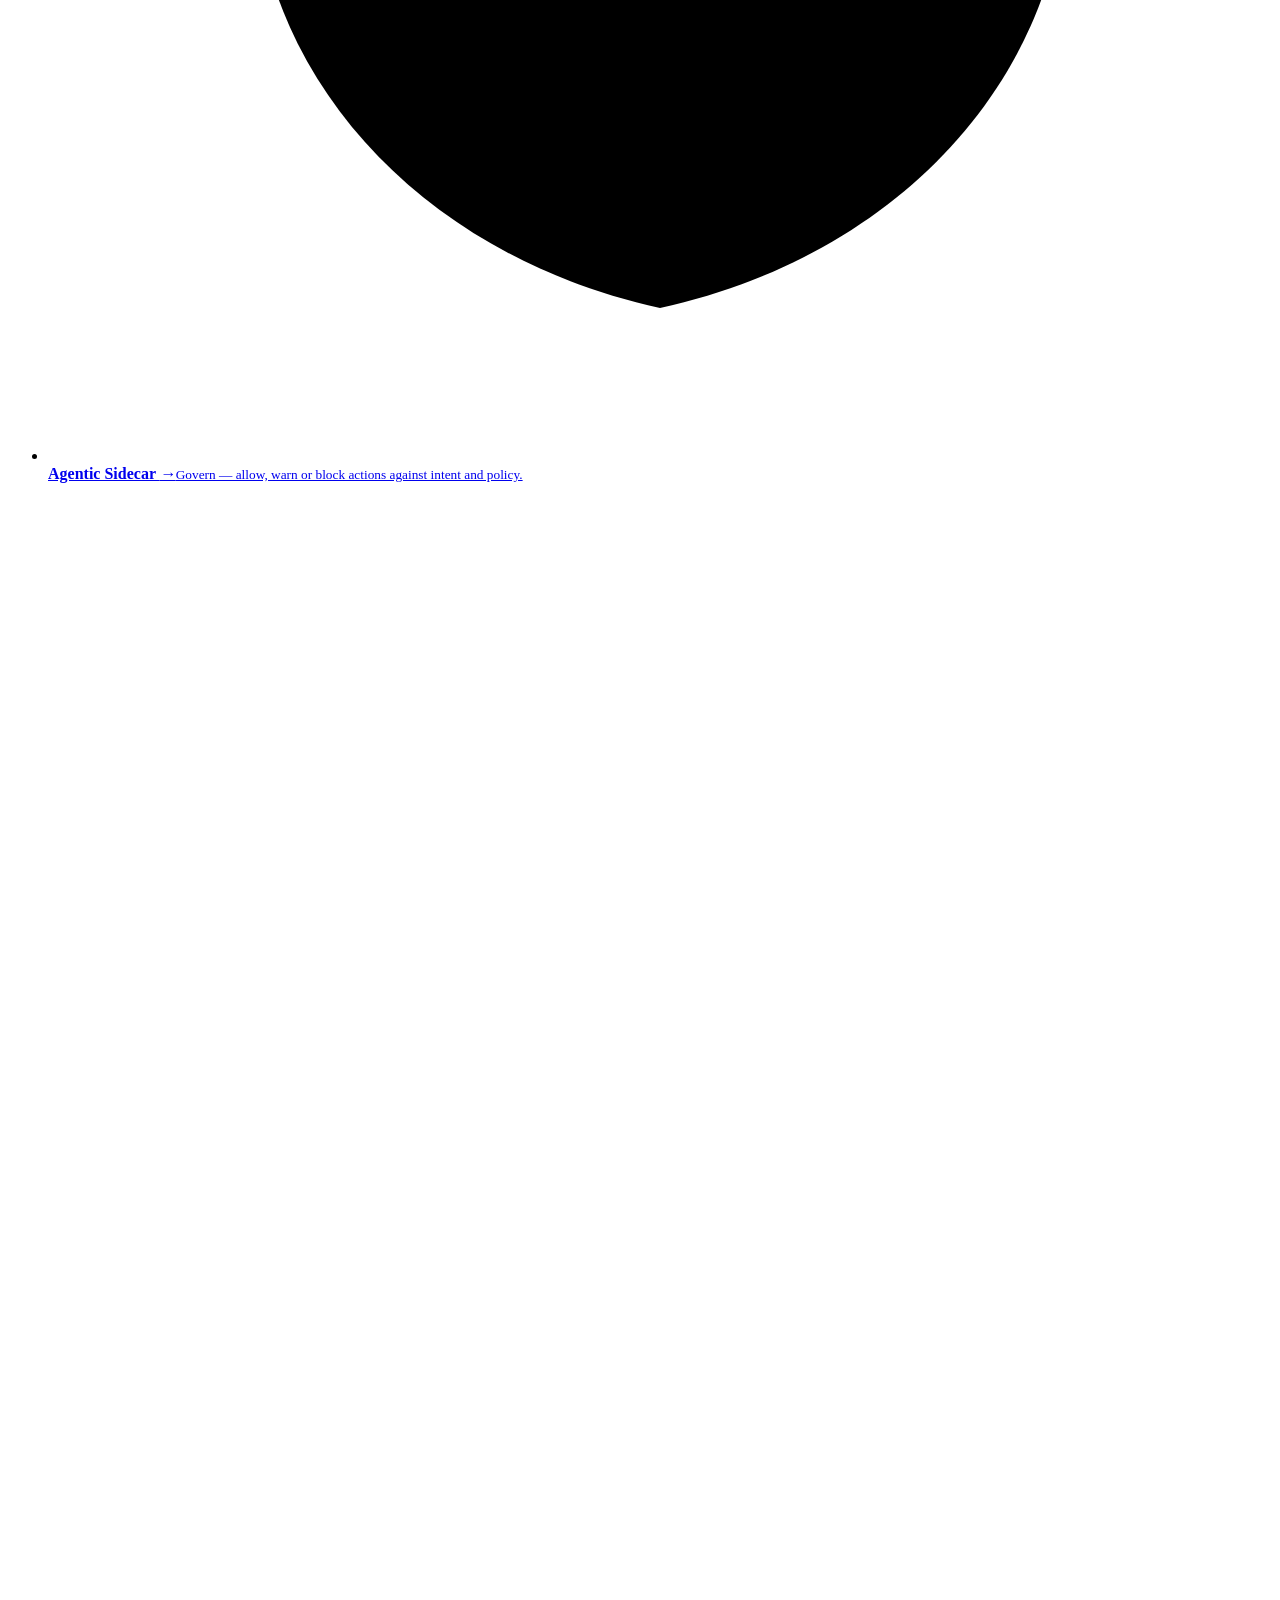
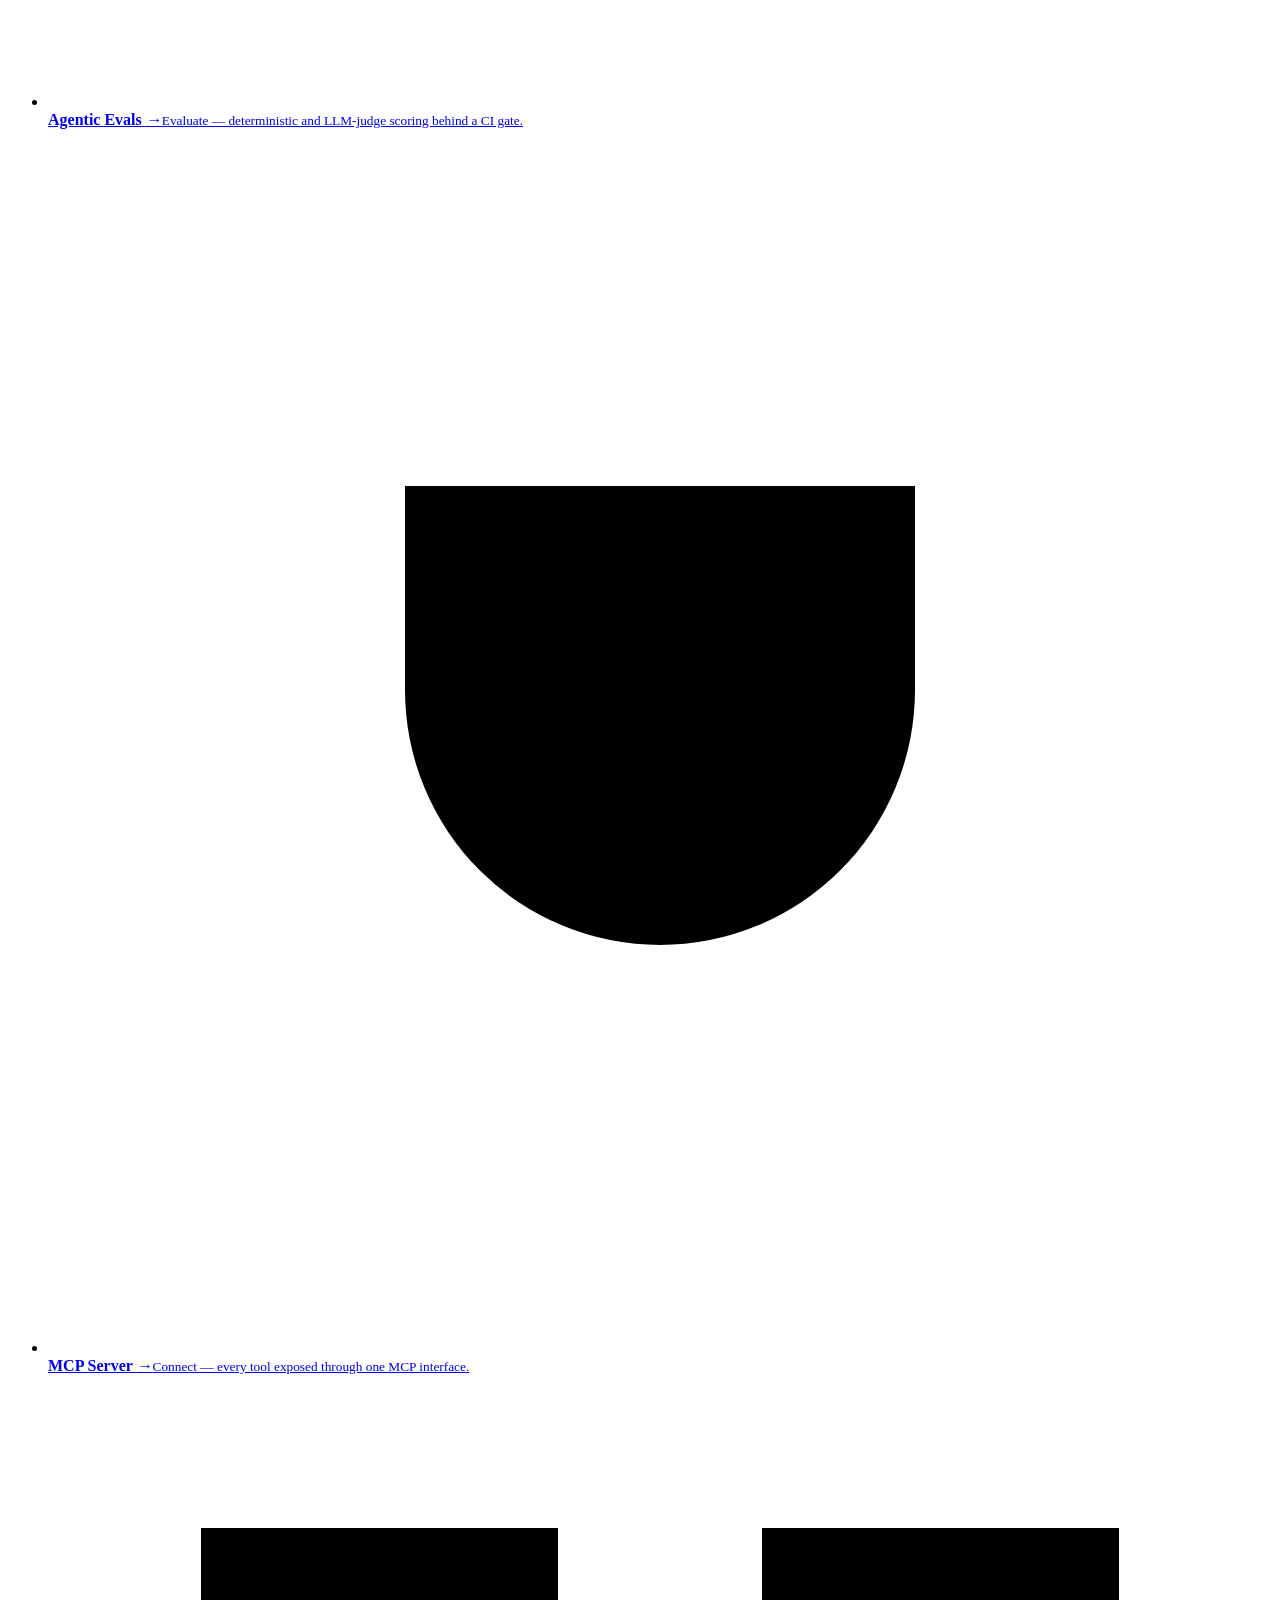
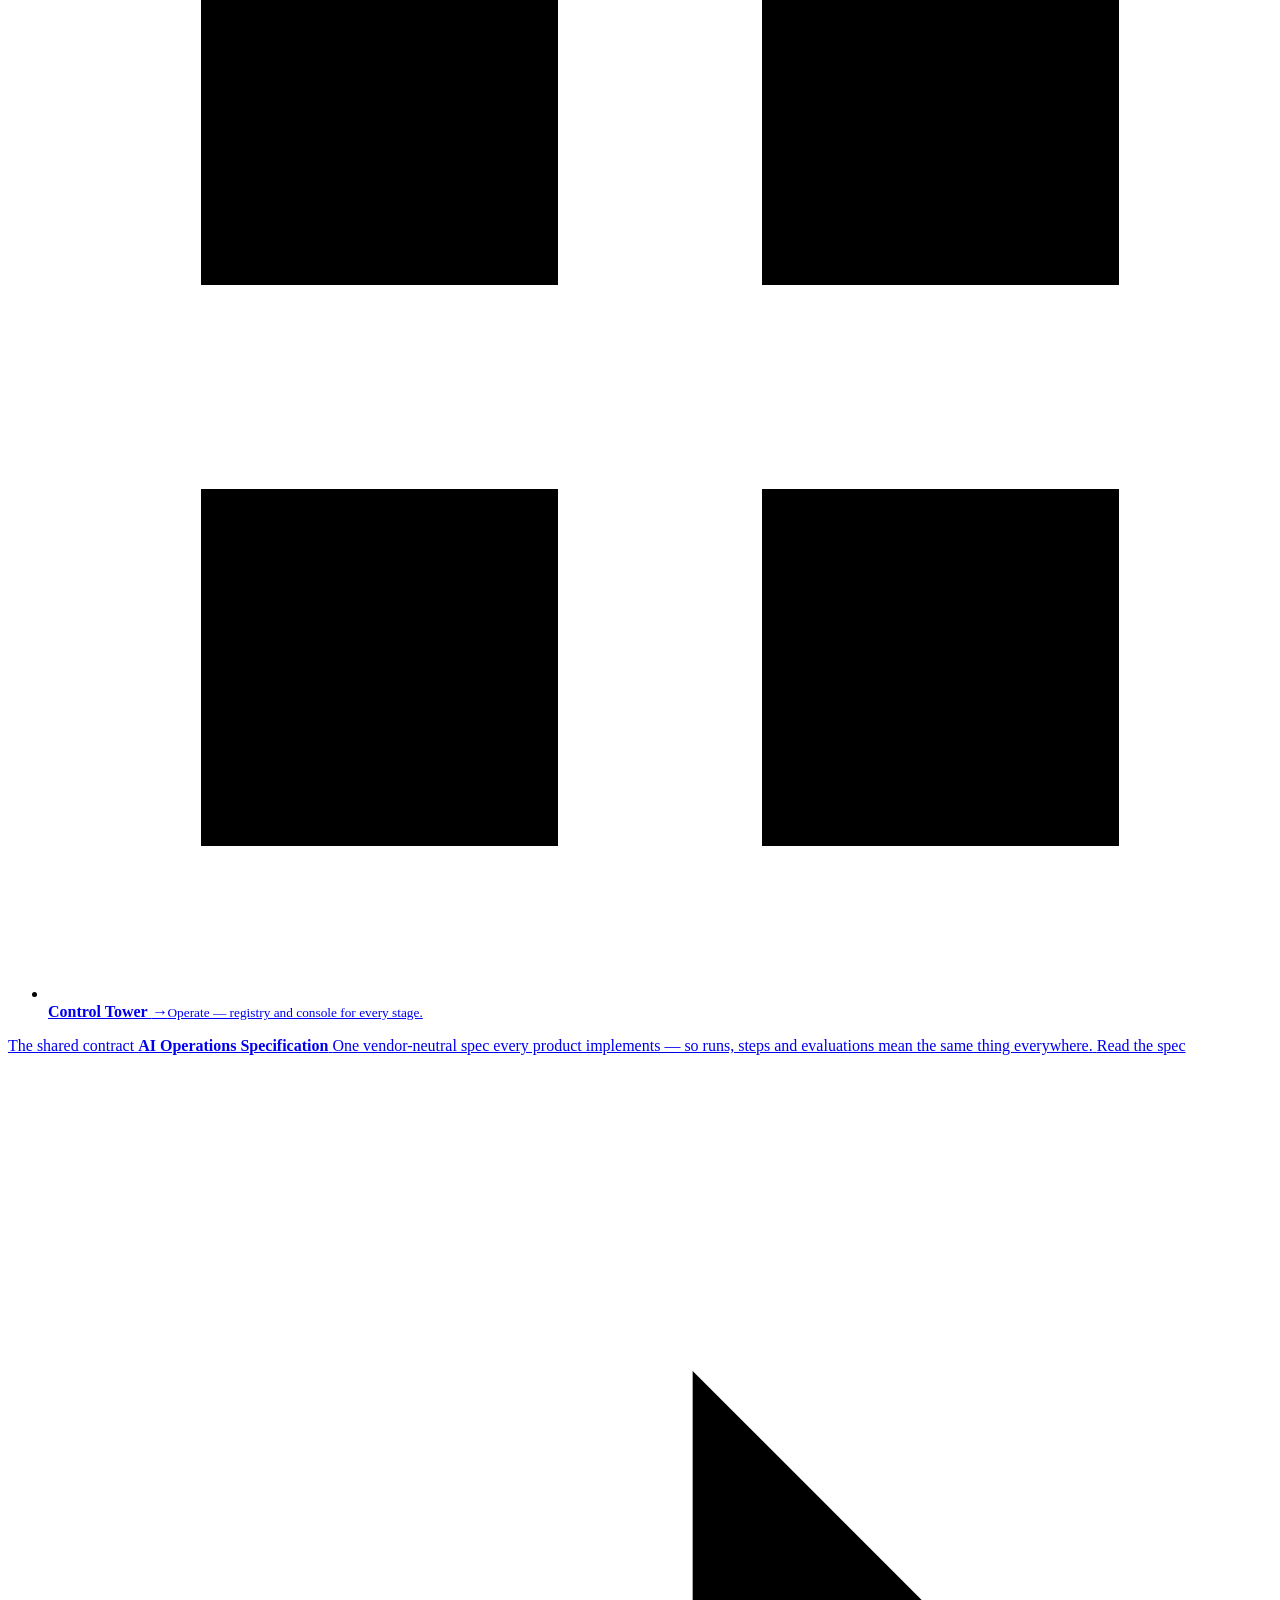
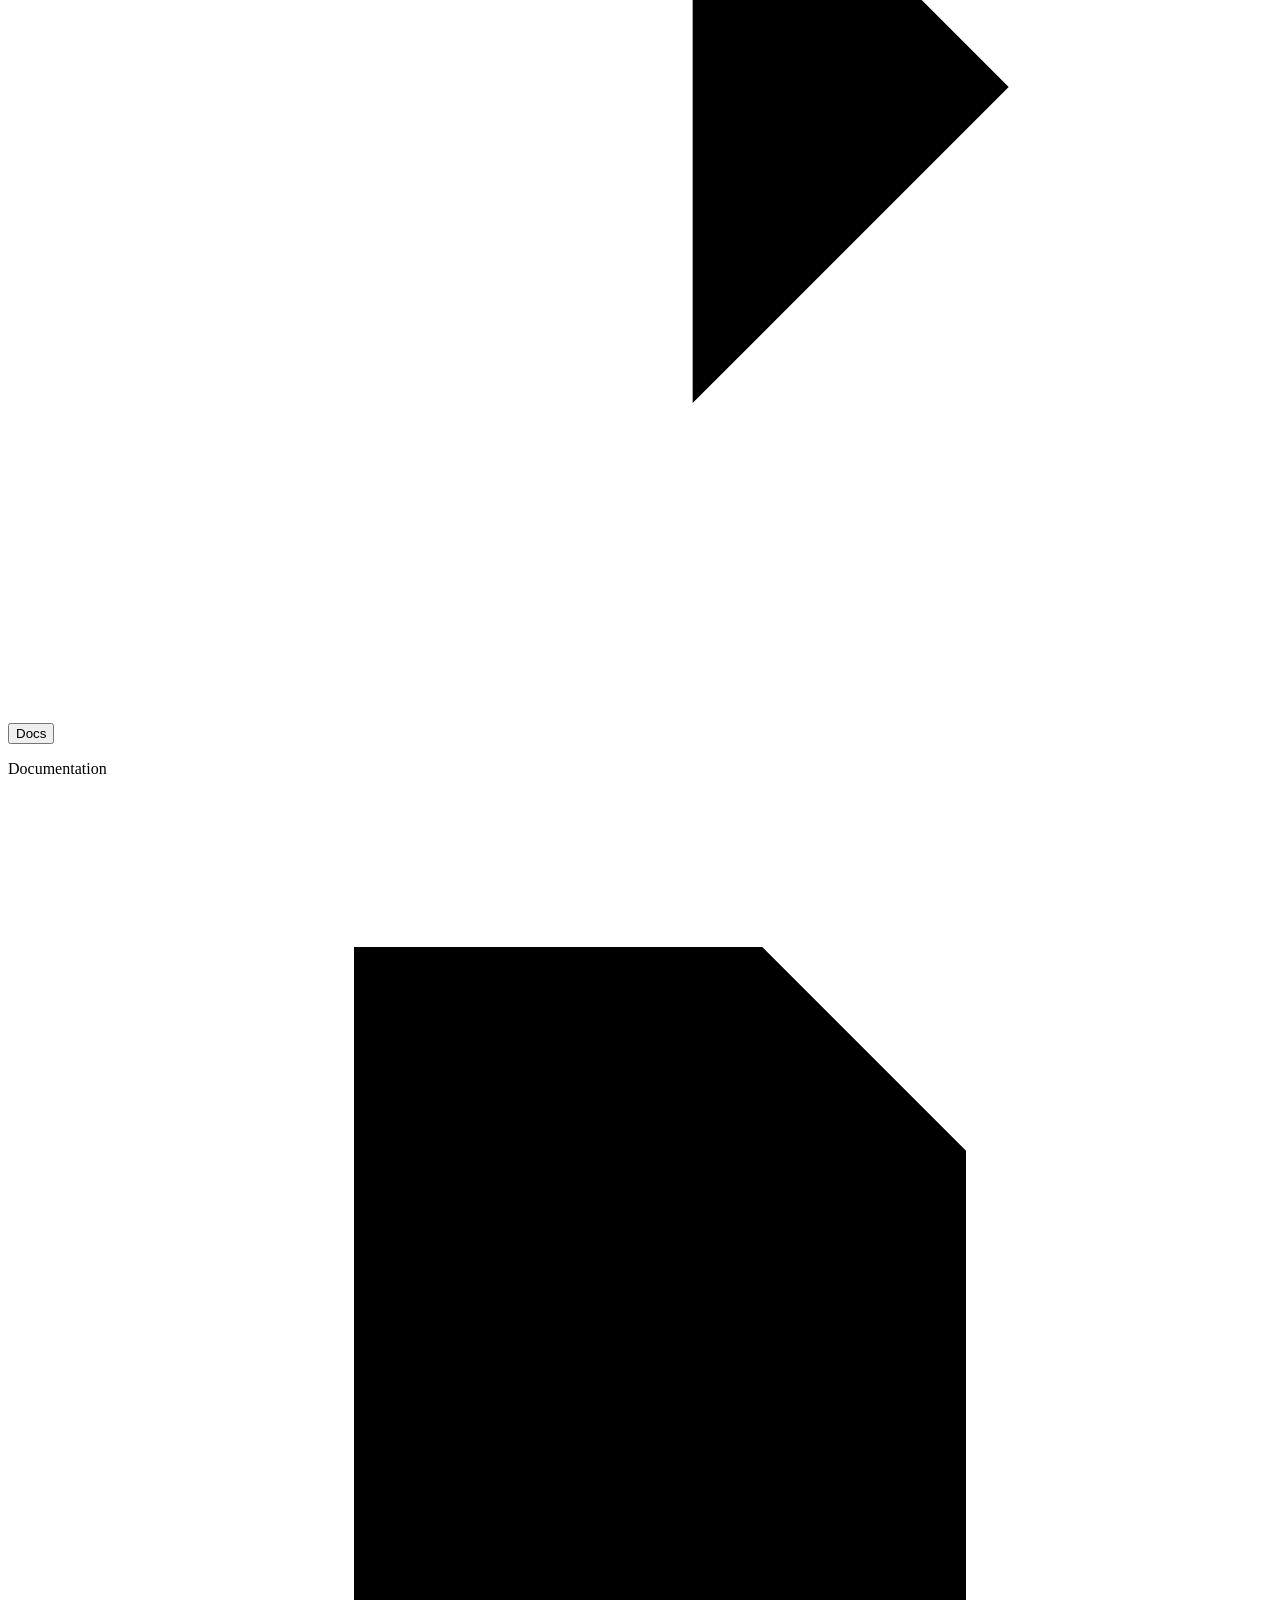
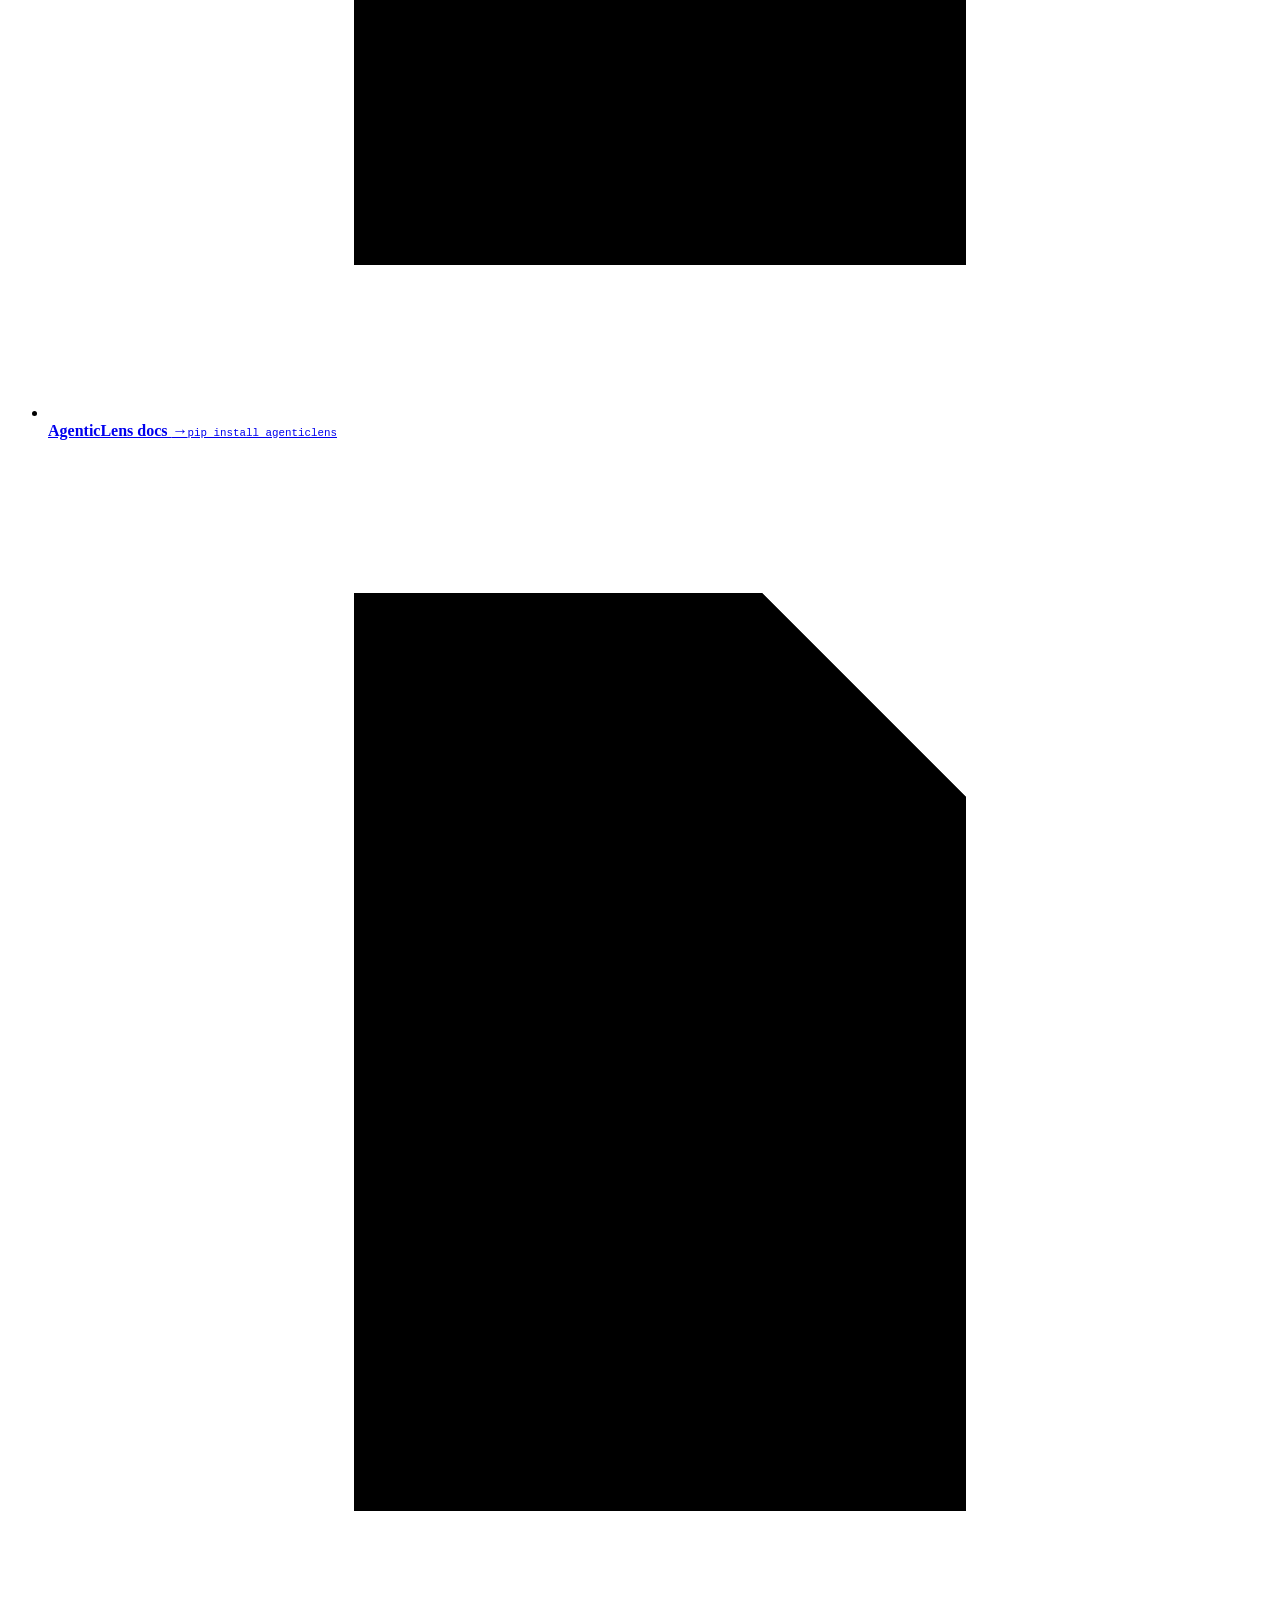
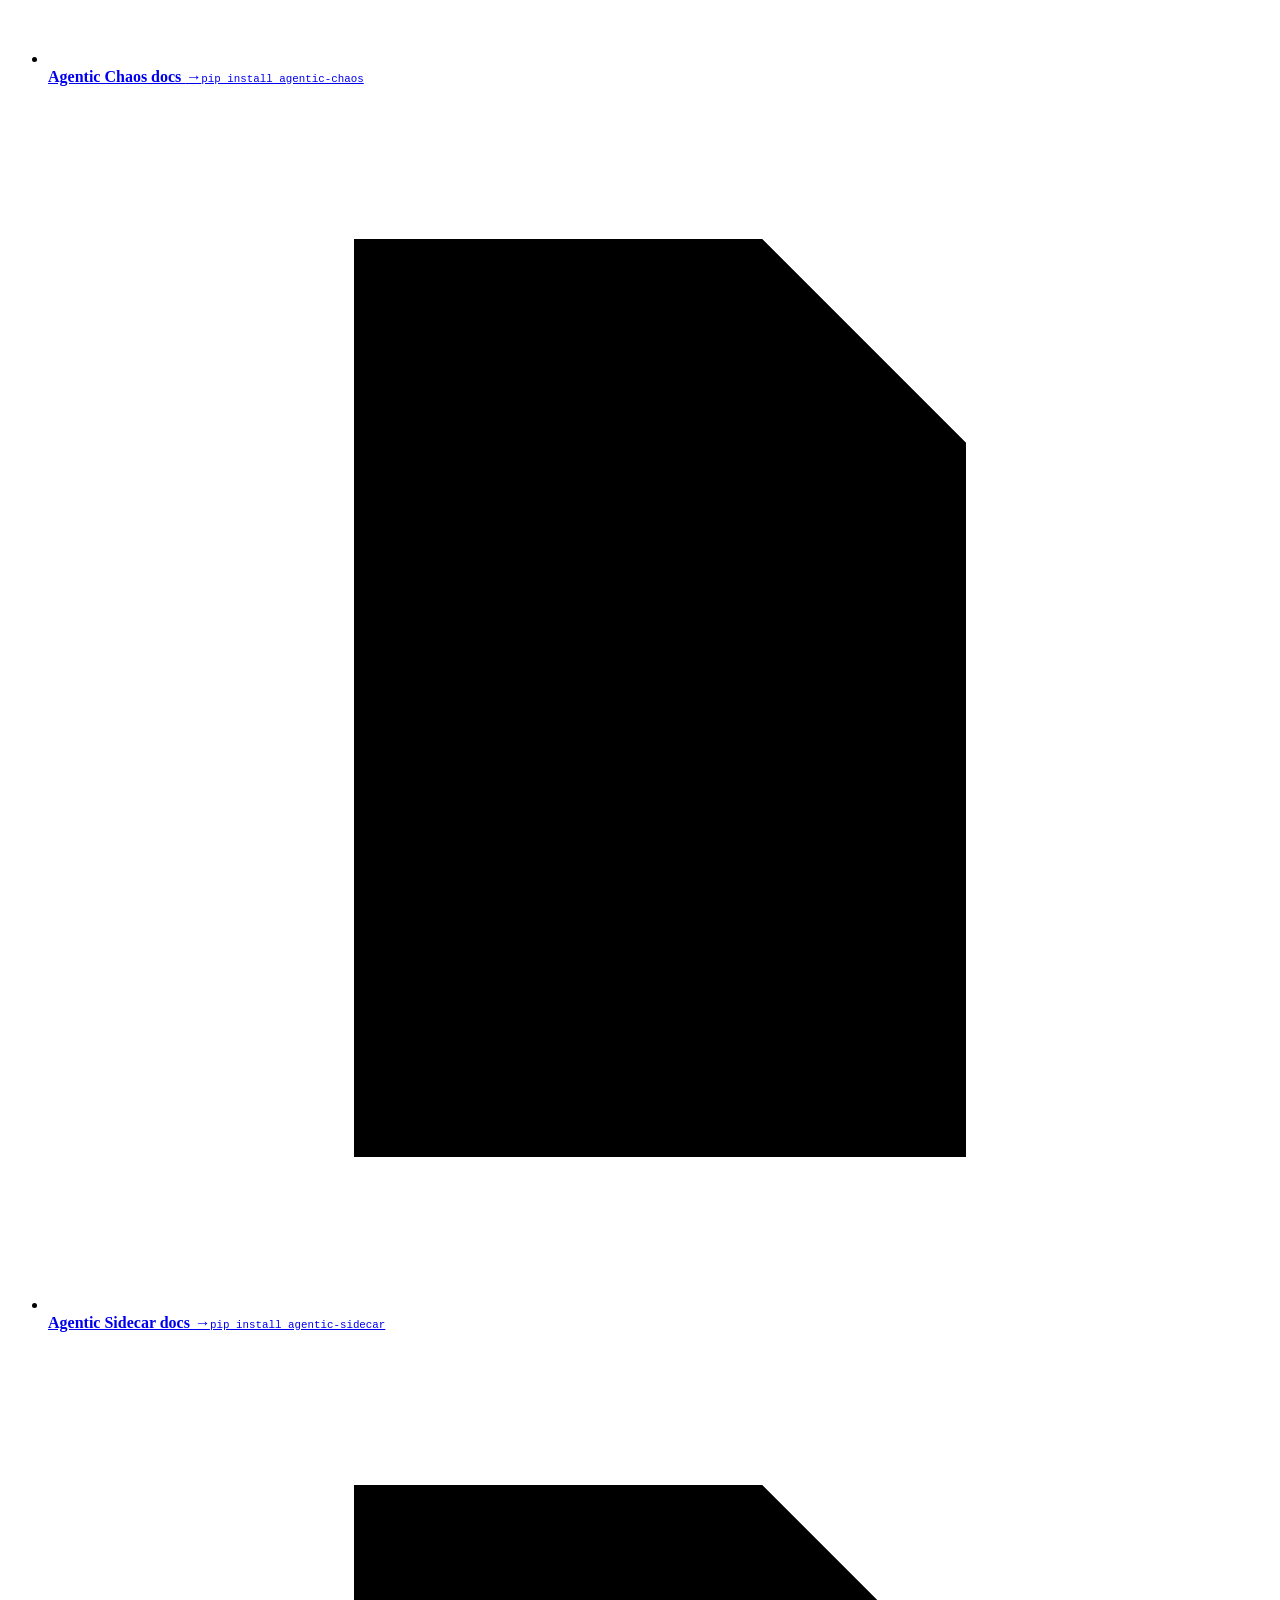
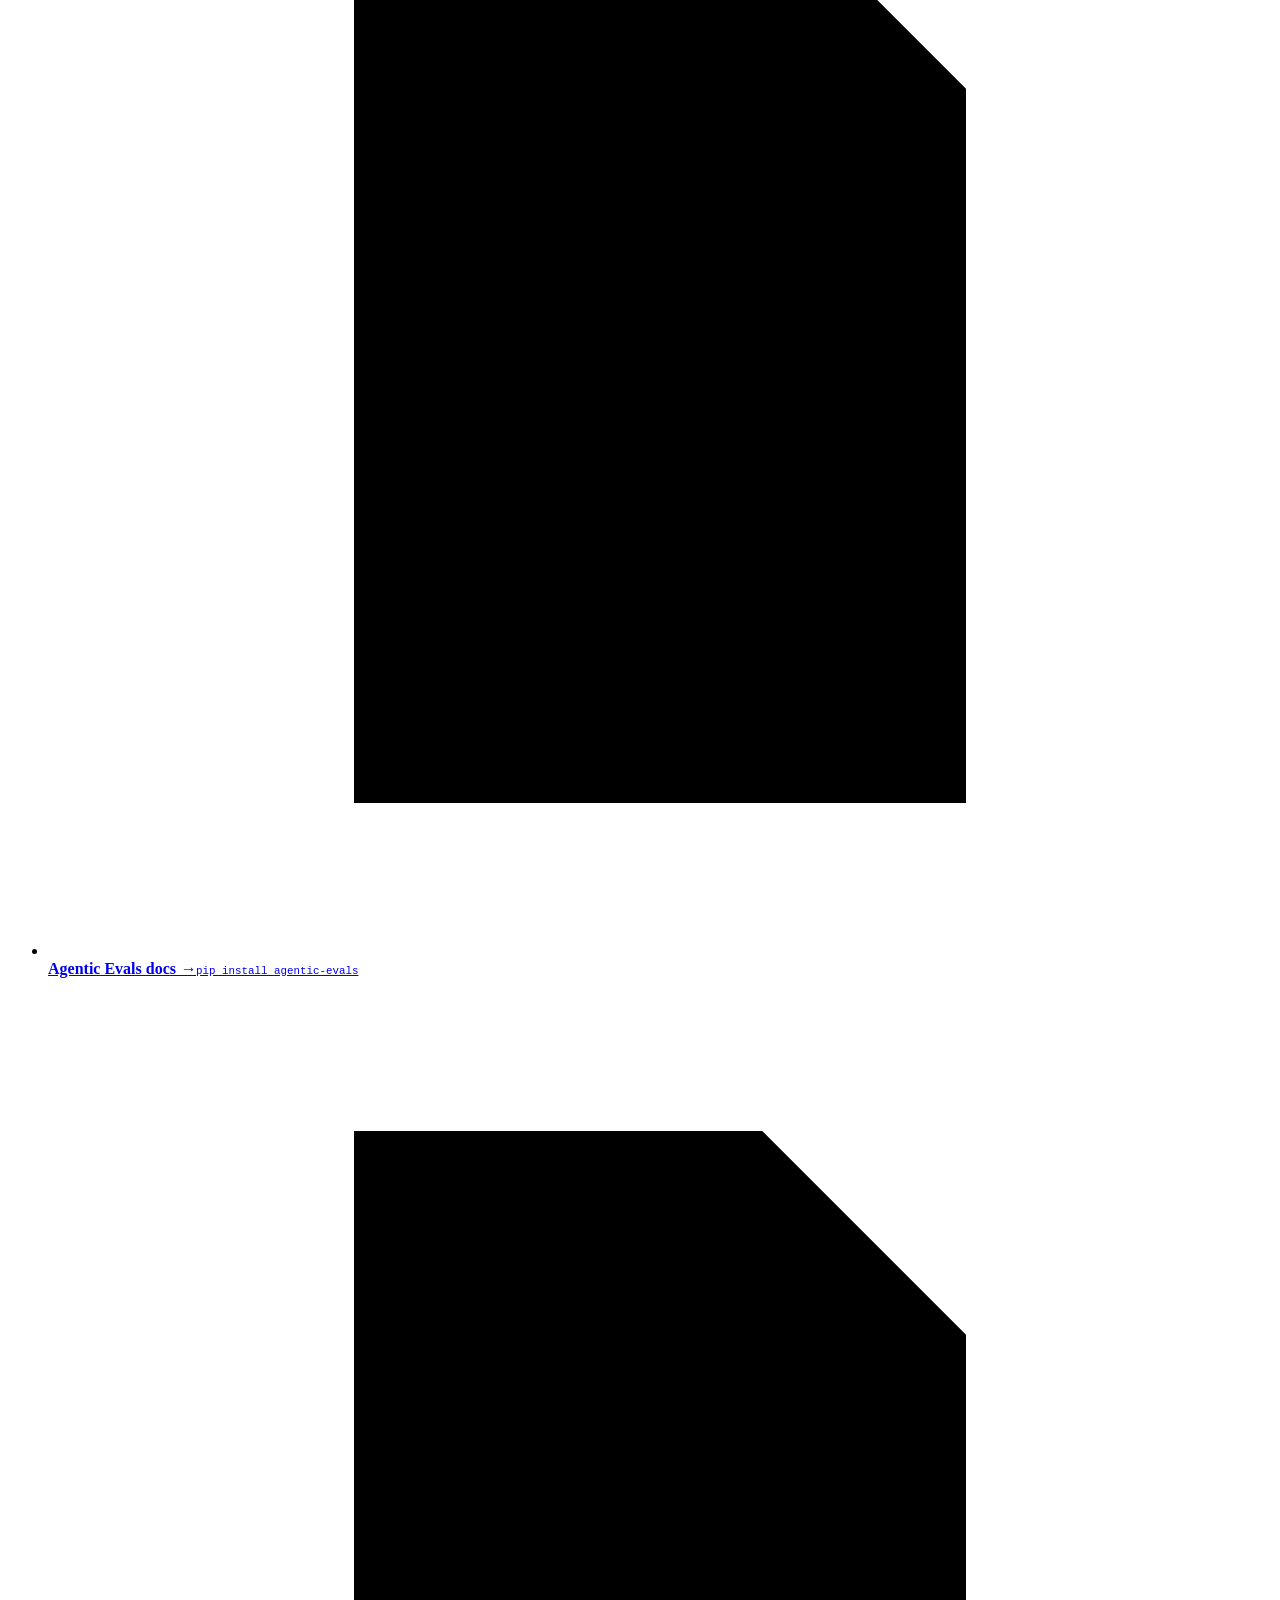
==== commit 76aee656: "Use shared Control Tower theme and interactive product demo" ====
--- a/website/index.html
+++ b/website/index.html
@@ -1,154 +1,179 @@
-<!DOCTYPE html>
+<!doctype html>
 <html lang="en">
 <head>
   <meta charset="utf-8">
   <meta name="viewport" content="width=device-width, initial-scale=1">
-  <meta name="description" content="Companion intelligence and real-time decision supervision layer for autonomous AI agents. Evaluates every tool call against policy, risk, intent, and budget before execution.">
-  <meta property="og:title" content="Agentic Sidecar — Runtime Governance for AI Agents">
-  <meta property="og:description" content="Evaluate agent decisions against policy, risk, intent, and budget limits before execution.">
-  <meta property="og:image" content="https://deepagentlabs.io/agentic-sidecar/og.png">
-  <meta property="og:url" content="https://deepagentlabs.io/agentic-sidecar/">
+  <meta name="description" content="Evaluate proposed agent actions against policy, risk, intent, and budget before they execute. Observe decisions or govern them with explicit intervention and approval boundaries.">
+  <meta name="theme-color" content="#07110e">
+  <meta property="og:title" content="Agentic Sidecar — DeepAgentLabs">
+  <meta property="og:description" content="Evaluate proposed agent actions against policy, risk, intent, and budget before they execute. Observe decisions or govern them with explicit intervention and approval boundaries.">
   <meta property="og:type" content="website">
+  <link rel="canonical" href="https://deepagentlabs.io/agentic-sidecar/">
+  <meta property="og:image" content="https://deepagentlabs.io/assets/img/ecosystem.png">
   <meta name="twitter:card" content="summary_large_image">
-  <meta name="twitter:title" content="Agentic Sidecar — Runtime Governance for AI Agents">
-  <meta name="twitter:description" content="Evaluate agent decisions against policy, risk, intent, and budget limits before execution.">
-  <meta name="twitter:image" content="https://deepagentlabs.io/agentic-sidecar/og.png">
-  <title>Agentic Sidecar — Runtime Governance for AI Agents</title>
-  <link rel="preconnect" href="https://fonts.googleapis.com">
-  <link rel="preconnect" href="https://fonts.gstatic.com" crossorigin>
-  <link href="https://fonts.googleapis.com/css2?family=Inter:wght@400;500;600;700;800&family=JetBrains+Mono:wght@400;500;600&display=swap" rel="stylesheet">
-  <link rel="stylesheet" href="site.css">
+  <title>Agentic Sidecar — DeepAgentLabs</title>
+  <link rel="icon" href="https://deepagentlabs.io/assets/img/dal-logo.png">
+  <link rel="stylesheet" href="https://deepagentlabs.github.io/assets/css/styles.css">
+  <link rel="stylesheet" href="https://deepagentlabs.github.io/assets/css/enhance.css">
+  <link rel="stylesheet" href="https://deepagentlabs.github.io/assets/css/nav.css">
+  <link rel="stylesheet" href="https://deepagentlabs.github.io/assets/css/theme.css">
+  <link rel="stylesheet" href="https://deepagentlabs.github.io/assets/css/background.css">
+  <link rel="stylesheet" href="https://deepagentlabs.github.io/assets/css/copy.css">
+  <link rel="stylesheet" href="https://deepagentlabs.github.io/assets/css/polish.css">
+  <link rel="stylesheet" href="https://deepagentlabs.github.io/assets/css/product.css">
+  <link rel="stylesheet" href="https://deepagentlabs.github.io/assets/css/footer.css">
+  <link rel="stylesheet" href="https://deepagentlabs.github.io/assets/css/beam.css">
+  <link rel="stylesheet" href="https://deepagentlabs.github.io/assets/css/product-uniform.css">
+  <link rel="stylesheet" href="https://deepagentlabs.github.io/assets/css/simulations.css">
+  <script src="https://deepagentlabs.github.io/assets/js/site.js" defer></script>
+  <script src="https://deepagentlabs.github.io/assets/js/usecases-data.js" defer></script>
+  <script src="https://deepagentlabs.github.io/assets/js/usecases.js" defer></script>
+  <script src="https://deepagentlabs.github.io/assets/js/nav.js" defer></script>
+  <script src="https://deepagentlabs.github.io/assets/js/background.js" defer></script>
+  <script src="https://deepagentlabs.github.io/assets/js/copy.js" defer></script>
+  <script src="https://deepagentlabs.github.io/assets/js/product.js" defer></script>
+  <script src="https://deepagentlabs.github.io/assets/js/beam.js" defer></script>
+  <script src="https://deepagentlabs.github.io/assets/js/simulations.js" defer></script>
 </head>
-<body>
-
-  <!-- Navigation Bar -->
-  <header class="nav shell" id="top">
-    <a class="brand" href="https://deepagentlabs.io" aria-label="DeepAgentLabs home">
-      <span class="brand-mark"></span>
-      DeepAgentLabs
+<body class="product-page uniform-product" data-product="sidecar">
+  <a class="skip-link" href="#main">Skip to content</a>
+  <header class="site-header">
+    <a class="brand" href="https://deepagentlabs.io/" aria-label="DeepAgentLabs home">
+      <span class="brand-logo" aria-hidden="true"></span>
+      <span>DeepAgentLabs</span>
     </a>
-    <nav class="nav-links" aria-label="Main navigation">
-      <div class="nav-item" data-nav>
-        <a class="nav-tab" href="#top">Product</a>
-        <button class="nav-caret" type="button" aria-expanded="false" aria-controls="menu-product" aria-label="Show Product menu">
-          <svg viewBox="0 0 12 12" aria-hidden="true" focusable="false"><path d="M2 4l4 4 4-4" fill="none" stroke="currentColor" stroke-width="1.6" stroke-linecap="round" stroke-linejoin="round"/></svg>
-        </button>
-        <div class="nav-menu" id="menu-product" role="menu" aria-label="Product">
-          <a role="menuitem" href="#top">Overview</a>
-          <a role="menuitem" href="#playground">Live Demo</a>
-          <a role="menuitem" href="#architecture">Architecture</a>
-          <a role="menuitem" href="#modules">Capabilities</a>
-          <a role="menuitem" href="#modes">Observe vs Govern</a>
-          <a role="menuitem" href="#quickstart">Quickstart</a>
-          <a role="menuitem" href="#ecosystem">Ecosystem</a>
-        </div>
-      </div>
-      <div class="nav-item" data-nav>
-        <a class="nav-tab" href="docs/">Docs</a>
-        <button class="nav-caret" type="button" aria-expanded="false" aria-controls="menu-docs" aria-label="Show Docs menu">
-          <svg viewBox="0 0 12 12" aria-hidden="true" focusable="false"><path d="M2 4l4 4 4-4" fill="none" stroke="currentColor" stroke-width="1.6" stroke-linecap="round" stroke-linejoin="round"/></svg>
-        </button>
-        <div class="nav-menu" id="menu-docs" role="menu" aria-label="Docs">
-          <a role="menuitem" href="docs/">Documentation home</a>
-          <a role="menuitem" href="docs/getting-started/">Getting started</a>
-          <a role="menuitem" href="docs/architecture/">Architecture</a>
-          <a role="menuitem" href="docs/features/">Features</a>
-          <a role="menuitem" href="docs/configuration/">Configuration</a>
-          <a role="menuitem" href="docs/api-reference/">API reference</a>
-          <a role="menuitem" href="docs/cli-reference/">CLI reference</a>
-          <a role="menuitem" href="docs/integrations/">Integrations</a>
-          <a role="menuitem" href="docs/examples/">Examples</a>
-        </div>
-      </div>
-      <div class="nav-item" data-nav>
-        <a class="nav-tab" href="https://deepagentlabs.io/agentic-sidecar/usecases/">Use Cases</a>
-        <button class="nav-caret" type="button" aria-expanded="false" aria-controls="menu-usecases" aria-label="Show Use Cases menu">
-          <svg viewBox="0 0 12 12" aria-hidden="true" focusable="false"><path d="M2 4l4 4 4-4" fill="none" stroke="currentColor" stroke-width="1.6" stroke-linecap="round" stroke-linejoin="round"/></svg>
-        </button>
-        <div class="nav-menu" id="menu-usecases" role="menu" aria-label="Use Cases">
-          <a role="menuitem" href="https://deepagentlabs.io/agentic-sidecar/usecases/">All use cases</a>
-          <a role="menuitem" href="usecases/prevent-unauthorized-refunds/">Prevent Unauthorized Refunds</a>
-          <a role="menuitem" href="usecases/governed-customer-support-agent/">Governed Customer Support Agent</a>
-          <a role="menuitem" href="usecases/govern-langgraph-agent-workflows/">Govern LangGraph Workflows</a>
-        </div>
-      </div>
+    <button class="nav-toggle" type="button" aria-expanded="false" aria-controls="site-nav">Menu</button>
+    <nav id="site-nav" aria-label="Primary navigation">
+      <div class="nav-item has-mega">
+        <button class="nav-trigger" type="button" aria-expanded="false" aria-controls="mega-platform">Platform</button>
+        <div class="mega mega-compact mega-narrow" id="mega-platform">
+          <div class="mega-main">
+            <p class="mega-label">On this site</p>
+            <ul class="mega-grid">
+              <li><a class="mega-link mega-link-plain" href="https://deepagentlabs.io/#loop"><span class="mega-text"><strong>The operating loop <i aria-hidden="true">→</i></strong><small>Define, observe, stress, evaluate, improve.</small></span></a></li>
+              <li><a class="mega-link mega-link-plain" href="https://deepagentlabs.io/#dashboards"><span class="mega-text"><strong>Dashboards <i aria-hidden="true">→</i></strong><small>What each product shows you.</small></span></a></li>
+              <li><a class="mega-link mega-link-plain" href="https://deepagentlabs.io/#why"><span class="mega-text"><strong>Why DeepAgentLabs <i aria-hidden="true">→</i></strong><small>How we differ from dashboards and SDK evals.</small></span></a></li>
+            </ul>
+          </div>
+          <a class="mega-side" href="https://deepagentlabs.io/roadmap.html">
+            <span class="mega-label">Roadmap</span>
+            <strong>Step 1 of 8: v0.1 in review.</strong>
+            <span class="mega-side-copy">See where the specification is headed, phase by phase.</span>
+            <span class="mega-side-cta">View roadmap <svg viewBox="0 0 24 24" aria-hidden="true"><path d="M5 12h14M13 6l6 6-6 6"/></svg></span>
+          </a>
+        </div>
+      </div>
+      <div class="nav-item has-mega">
+        <button class="nav-trigger" type="button" aria-expanded="false" aria-controls="mega-products">Products</button>
+        <div class="mega" id="mega-products">
+          <div class="mega-main">
+            <p class="mega-label">Products</p>
+            <ul class="mega-grid">
+              <li><a class="mega-link" href="https://deepagentlabs.io/agenticlens"><span class="mega-icon"><svg viewBox="0 0 24 24" aria-hidden="true"><circle cx="11" cy="11" r="6"/><path d="m20 20-4.5-4.5"/><circle cx="11" cy="11" r="2"/></svg></span><span class="mega-text"><strong>AgenticLens <i aria-hidden="true">→</i></strong><small>Observe — OTLP traces, cost and latency on live traffic.</small></span></a></li>
+              <li><a class="mega-link" href="https://deepagentlabs.io/agentic-chaos"><span class="mega-icon"><svg viewBox="0 0 24 24" aria-hidden="true"><path d="M13 2 5 13h6l-1 9 8-11h-6l1-9z"/></svg></span><span class="mega-text"><strong>Agentic Chaos <i aria-hidden="true">→</i></strong><small>Stress — fault injection and drift testing across frameworks.</small></span></a></li>
+              <li><a class="mega-link" href="https://deepagentlabs.io/agentic-sidecar"><span class="mega-icon"><svg viewBox="0 0 24 24" aria-hidden="true"><path d="M12 3 4 6v6c0 4.5 3.4 8 8 9 4.6-1 8-4.5 8-9V6l-8-3z"/><path d="m9 12 2 2 4-4"/></svg></span><span class="mega-text"><strong>Agentic Sidecar <i aria-hidden="true">→</i></strong><small>Govern — allow, warn or block actions against intent and policy.</small></span></a></li>
+              <li><a class="mega-link" href="https://deepagentlabs.io/agentic-evals"><span class="mega-icon"><svg viewBox="0 0 24 24" aria-hidden="true"><path d="M4 19V9M10 19V5M16 19v-7M22 19H2"/></svg></span><span class="mega-text"><strong>Agentic Evals <i aria-hidden="true">→</i></strong><small>Evaluate — deterministic and LLM-judge scoring behind a CI gate.</small></span></a></li>
+              <li><a class="mega-link" href="https://deepagentlabs.io/mcp"><span class="mega-icon"><svg viewBox="0 0 24 24" aria-hidden="true"><path d="M9 7V3M15 7V3M7 7h10v4a5 5 0 0 1-10 0V7zM12 16v5"/></svg></span><span class="mega-text"><strong>MCP Server <i aria-hidden="true">→</i></strong><small>Connect — every tool exposed through one MCP interface.</small></span></a></li>
+              <li><a class="mega-link" href="https://deepagentlabs.io/control-tower"><span class="mega-icon"><svg viewBox="0 0 24 24" aria-hidden="true"><rect x="3" y="3" width="7" height="7"/><rect x="14" y="3" width="7" height="7"/><rect x="3" y="14" width="7" height="7"/><rect x="14" y="14" width="7" height="7"/></svg></span><span class="mega-text"><strong>Control Tower <i aria-hidden="true">→</i></strong><small>Operate — registry and console for every stage.</small></span></a></li>
+            </ul>
+          </div>
+          <a class="mega-side" href="https://github.com/DeepAgentLabs/ai-operations-spec">
+            <span class="mega-label">The shared contract</span>
+            <strong>AI Operations Specification</strong>
+            <span class="mega-side-copy">One vendor-neutral spec every product implements — so runs, steps and evaluations mean the same thing everywhere.</span>
+            <span class="mega-side-cta">Read the spec <svg viewBox="0 0 24 24" aria-hidden="true"><path d="M5 12h14M13 6l6 6-6 6"/></svg></span>
+          </a>
+        </div>
+      </div>
+      <div class="nav-item has-mega">
+        <button class="nav-trigger" type="button" aria-expanded="false" aria-controls="mega-docs">Docs</button>
+        <div class="mega" id="mega-docs">
+          <div class="mega-main">
+            <p class="mega-label">Documentation</p>
+            <ul class="mega-grid">
+              <li><a class="mega-link" href="https://deepagentlabs.io/agenticlens/docs"><span class="mega-icon"><svg viewBox="0 0 24 24" aria-hidden="true"><path d="M6 3h8l4 4v14H6z"/><path d="M14 3v4h4M9 12h6M9 16h6"/></svg></span><span class="mega-text"><strong>AgenticLens docs <i aria-hidden="true">→</i></strong><small><code>pip install agenticlens</code></small></span></a></li>
+              <li><a class="mega-link" href="https://deepagentlabs.io/agentic-chaos/docs"><span class="mega-icon"><svg viewBox="0 0 24 24" aria-hidden="true"><path d="M6 3h8l4 4v14H6z"/><path d="M14 3v4h4M9 12h6M9 16h6"/></svg></span><span class="mega-text"><strong>Agentic Chaos docs <i aria-hidden="true">→</i></strong><small><code>pip install agentic-chaos</code></small></span></a></li>
+              <li><a class="mega-link" href="https://deepagentlabs.io/agentic-sidecar/docs"><span class="mega-icon"><svg viewBox="0 0 24 24" aria-hidden="true"><path d="M6 3h8l4 4v14H6z"/><path d="M14 3v4h4M9 12h6M9 16h6"/></svg></span><span class="mega-text"><strong>Agentic Sidecar docs <i aria-hidden="true">→</i></strong><small><code>pip install agentic-sidecar</code></small></span></a></li>
+              <li><a class="mega-link" href="https://deepagentlabs.io/agentic-evals/docs"><span class="mega-icon"><svg viewBox="0 0 24 24" aria-hidden="true"><path d="M6 3h8l4 4v14H6z"/><path d="M14 3v4h4M9 12h6M9 16h6"/></svg></span><span class="mega-text"><strong>Agentic Evals docs <i aria-hidden="true">→</i></strong><small><code>pip install agentic-evals</code></small></span></a></li>
+              <li><a class="mega-link" href="https://deepagentlabs.io/mcp/docs"><span class="mega-icon"><svg viewBox="0 0 24 24" aria-hidden="true"><path d="M6 3h8l4 4v14H6z"/><path d="M14 3v4h4M9 12h6M9 16h6"/></svg></span><span class="mega-text"><strong>MCP Server docs <i aria-hidden="true">→</i></strong><small>Tools, resources and client setup.</small></span></a></li>
+              <li><a class="mega-link" href="https://deepagentlabs.io/control-tower/docs"><span class="mega-icon"><svg viewBox="0 0 24 24" aria-hidden="true"><path d="M6 3h8l4 4v14H6z"/><path d="M14 3v4h4M9 12h6M9 16h6"/></svg></span><span class="mega-text"><strong>Control Tower docs <i aria-hidden="true">→</i></strong><small><code>pip install agenticops-control-tower</code></small></span></a></li>
+            </ul>
+          </div>
+          <div class="mega-side mega-side-static">
+            <span class="mega-label">Start here</span>
+            <strong>Up and running in a minute.</strong>
+            <code class="mega-code">pip install agenticlens</code>
+            <span class="mega-side-copy">Instrument one agent, see its first trace, then add evals and chaos when you're ready.</span>
+            <span class="mega-label mega-pypi-label">On PyPI</span>
+            <div class="mega-pypi"><a href="https://pypi.org/project/agenticlens/" target="_blank" rel="noopener noreferrer">AgenticLens <span aria-hidden="true">↗</span></a><a href="https://pypi.org/project/agentic-chaos/" target="_blank" rel="noopener noreferrer">Chaos <span aria-hidden="true">↗</span></a><a href="https://pypi.org/project/agentic-evals/" target="_blank" rel="noopener noreferrer">Evals <span aria-hidden="true">↗</span></a><a href="https://pypi.org/project/agentic-sidecar/" target="_blank" rel="noopener noreferrer">Sidecar <span aria-hidden="true">↗</span></a><a href="https://pypi.org/project/deep-agentic-core-mcp/" target="_blank" rel="noopener noreferrer">MCP <span aria-hidden="true">↗</span></a><a href="https://pypi.org/project/agenticops-control-tower/" target="_blank" rel="noopener noreferrer">Control Tower <span aria-hidden="true">↗</span></a></div>
+            <a class="mega-side-cta" href="https://deepagentlabs.io/agenticlens/docs">AgenticLens quickstart <svg viewBox="0 0 24 24" aria-hidden="true"><path d="M5 12h14M13 6l6 6-6 6"/></svg></a>
+          </div>
+        </div>
+      </div>
+      <!-- USE CASES MENU: content comes from assets/js/usecases-data.js (edit it there, not here).
+           assets/js/usecases.js fills the [data-uc-list] and [data-uc-most-asked] slots below. -->
+      <div class="nav-item has-mega">
+        <button class="nav-trigger" type="button" aria-expanded="false" aria-controls="mega-usecases">Use cases</button>
+        <div class="mega mega-usecases" id="mega-usecases">
+          <div class="mega-main">
+            <p class="mega-label">Use cases</p>
+            <ul class="mega-grid" data-uc-list></ul>
+          </div>
+          <div class="mega-side mega-side-static">
+            <span class="mega-label">Start here</span>
+            <strong>See it on a real agent.</strong>
+            <span class="mega-side-copy">Each use case walks through the problem, the setup and the result, step by step.</span>
+            <span class="mega-label mega-pypi-label">Most asked</span>
+            <div class="mega-pypi" data-uc-most-asked></div>
+            <a class="mega-side-cta" href="https://discord.gg/fEqPFWgcDG" target="_blank" rel="noopener noreferrer">Share your use case <svg viewBox="0 0 24 24" aria-hidden="true"><path d="M5 12h14M13 6l6 6-6 6"/></svg></a>
+          </div>
+        </div>
+      </div>
+      <!-- /USE CASES MENU -->
+      <a href="https://deepagentlabs.io/#architecture">Architecture</a>
+      <a href="https://deepagentlabs.io/#faq">FAQ</a>
+      <a href="https://github.com/DeepAgentLabs/ai-operations-spec">Specification</a>
+      <a href="https://deepagentlabs.io/roadmap.html">Roadmap</a>
+      <a href="https://mcp.deepagentlabs.io" target="_blank" rel="noopener noreferrer">Remote MCP</a>
+      <a class="nav-cta" href="https://github.com/DeepAgentLabs">GitHub <span aria-hidden="true">↗</span></a>
     </nav>
-
-    <a class="button button-small button-ghost" href="https://github.com/DeepAgentLabs/agentic-sidecar" target="_blank" rel="noopener">
-      GitHub <span>↗</span>
-    </a>
   </header>
-
-  <!-- Hero Section -->
-  <section class="hero shell" id="agentic-sidecar-top">
-    <div class="hero-copy">
-      <div class="eyebrow">
-        <span class="live-dot"></span> Open-source · Local-first · Real-time Decision Supervision
-      </div>
-      <div style="display:flex; align-items:center; gap:12px; margin-bottom:12px;">
-        <h1 style="margin-bottom:0">Agentic Sidecar — <span>Runtime Governance</span></h1>
-      </div>
-      <div style="display:flex; align-items:center; gap:10px; margin-bottom:16px;">
-        <span class="maturity-badge">Pre-Alpha</span>
-        <span style="font-family:var(--font-mono); font-size:13px; color:var(--cyan);">v0.8.0</span>
-        <a href="https://pypi.org/project/agentic-sidecar/" style="font-size:12px; color:var(--text-dim); border:1px solid var(--line); padding:2px 8px; border-radius:4px; font-family:var(--font-mono);" target="_blank" rel="noopener">PyPI</a>
-      </div>
-      <p class="hero-lead">
-        Agentic Sidecar attaches to your agent harness and evaluates every proposed tool call against policy, risk, intent, and budget limits <em>before</em> execution—without taking over the agent loop.
-      </p>
-      <div class="hero-actions">
-        <a class="button button-primary" href="docs/">Read Docs <span>→</span></a>
-        <button class="copy-command" id="copy-install" title="Copy install command">
-          <code>pip install agentic-sidecar</code>
-          <span>⧉</span>
-        </button>
-      </div>
-      <div class="hero-stats">
-        <div class="stat-item">
-          <strong>402</strong>
-          <span>Tests Passing</span>
-        </div>
-        <div class="stat-item">
-          <strong>93%</strong>
-          <span>Code Coverage</span>
-        </div>
-        <div class="stat-item">
-          <strong>v0.8.0</strong>
-          <span>Latest Release</span>
-        </div>
-        <div class="stat-item">
-          <strong>0</strong>
-          <span>Required Services</span>
-        </div>
-      </div>
-    </div>
-
-    <!-- Hero Architecture Box -->
-    <div class="hero-visual" aria-label="Sidecar Decision Pipeline">
-      <div style="font-size: 11px; text-transform: uppercase; color: var(--text-dim); margin-bottom: 16px; font-family: var(--font-mono);">
-        Sidecar Execution Flow
-      </div>
-      <div class="pipeline-box">
-        <div><strong>1. Agent Action Proposed</strong><br><span style="color: var(--text-muted); font-size: 12px;">issue_refund(amount=$850)</span></div>
-        <span class="tag tag-blue">LangGraph Adapter</span>
-      </div>
-      <div class="pipeline-box">
-        <div><strong>2. Decision Gate Evaluation</strong><br><span style="color: var(--text-muted); font-size: 12px;">Policy → Risk → Intent Guardian</span></div>
-        <span class="tag tag-purple">Sidecar Runtime</span>
-      </div>
-      <div class="pipeline-box" style="border-color: rgba(255,94,126,0.3);">
-        <div><strong>3. Gate Verdict: BLOCK</strong><br><span style="color: var(--red); font-size: 12px;">Exceeds max refund constraint ($500)</span></div>
-        <span class="tag tag-red">Govern Mode</span>
-      </div>
-      <div class="pipeline-box">
-        <div><strong>4. Adapter Action</strong><br><span style="color: var(--green); font-size: 12px;">Raises SidecarBlockedError (Tool Stopped)</span></div>
-        <span class="tag tag-green">Enforcement</span>
-      </div>
-    </div>
-  </section>
-
-  <!-- Interactive Demo Section -->
-  <section class="section shell" id="playground">
+  <main id="main">
+    <section class="pp-hero pp-enter" id="top">
+      <div class="pp-hero-copy">
+        <p class="pp-crumbs"><a href="https://deepagentlabs.io/">Home</a><span aria-hidden="true">/</span><span>Products</span><span aria-hidden="true">/</span><b>Agentic Sidecar</b></p>
+        <p class="section-label">Agentic Sidecar · Supervise</p>
+        <h1>Before the action,<br><span class="hl">check the intent.</span></h1>
+        <p class="pp-lede">Evaluate proposed agent actions against policy, risk, intent, and budget before they execute. Observe decisions or govern them with explicit intervention and approval boundaries.</p>
+        <div class="hero-actions"><a class="button button-primary" href="#simulation">Try the simulation <span aria-hidden="true">↘</span></a><a class="button button-secondary" href="docs/">Read the docs <span aria-hidden="true">→</span></a></div>
+        <code class="tl-pip pp-pip">pip install agentic-sidecar</code>
+        <ul class="pp-facts" aria-label="Key facts"><li>Open source</li><li>Observe and Govern modes</li><li>Explicit approval boundaries</li></ul>
+      </div>
+      <aside class="product-preview" aria-label="Agentic Sidecar example preview">
+        <p class="product-preview-label">DECISION SUPERVISION · EXAMPLE <span>● Simulated</span></p>
+        <h2>Keep the user in control.</h2>
+        <div class="product-preview-stats"><div><strong>2</strong><span>allowed</span></div><div><strong>1</strong><span>approval needed</span></div><div><strong>0</strong><span>real actions</span></div></div>
+        <ul class="product-preview-rows"><li><span>order_lookup</span><b class="">ALLOW</b></li><li><span>check_refund_policy</span><b class="">ALLOW</b></li><li><span>issue_refund · $120</span><b class="is-alert">PAUSE</b></li><li><span>draft_response</span><b class="">PENDING</b></li></ul>
+        <p class="product-preview-caption">Review original intent, switch modes, and approve or reject a sample action.</p>
+        <a href="#simulation">Explore this example <span aria-hidden="true">→</span></a>
+      </aside>
+    </section>
+    <!-- product-simulation:start -->
+    <section class="dal-demo-section" id="simulation" aria-labelledby="simulation-sidecar">
+      <div class="dal-demo-intro"><small>Interactive example</small><h2 id="simulation-sidecar">Inspect decisions before actions execute.</h2><p>Follow a sample agent plan through policy, intent, and budget checks, including a blocked action and human escalation.</p></div>
+      <div class="dal-demo" data-product-simulation="sidecar">
+        <div class="dal-demo-top"><span>Decision supervision · support-agent</span><span class="dal-demo-badge">Simulated</span></div>
+        <div class="dal-demo-metrics"><div><strong data-sim-metric>1</strong><span>Allowed</span></div><div><strong data-sim-metric>0</strong><span>Blocked</span></div><div><strong data-sim-metric>0</strong><span>Escalated</span></div></div>
+        <ul class="dal-demo-rows"><li class="dal-demo-row" data-sim-row data-tone="ok" style="--span-start:0%;--span-width:100%"><span>order_lookup</span><span class="dal-demo-result" data-sim-result>ALLOW</span><span class="dal-demo-detail" data-sim-detail>read scope</span></li><li class="dal-demo-row" data-sim-row data-tone="muted" style="--span-start:0%;--span-width:100%"><span>check_refund_policy</span><span class="dal-demo-result" data-sim-result>pending</span><span class="dal-demo-detail" data-sim-detail>policy check</span></li><li class="dal-demo-row" data-sim-row data-tone="muted" style="--span-start:0%;--span-width:100%"><span>issue_refund</span><span class="dal-demo-result" data-sim-result>pending</span><span class="dal-demo-detail" data-sim-detail>authority check</span></li><li class="dal-demo-row" data-sim-row data-tone="muted" style="--span-start:0%;--span-width:100%"><span>draft_response</span><span class="dal-demo-result" data-sim-result>pending</span><span class="dal-demo-detail" data-sim-detail>intent check</span></li></ul>
+        <div class="dal-demo-event"><small>RECENT ACTIVITY</small><p data-sim-event>Order lookup allowed: read access is within the task’s permitted scope.</p></div>
+        <div class="dal-demo-controls" data-sim-controls hidden><div><button type="button" data-sim-toggle aria-pressed="false">Play demo</button><button type="button" data-sim-next>Next step →</button></div><small>Step <span data-sim-step>1 / 3</span></small></div>
+        <p class="dal-demo-note">Example data, simulated in your browser. No live telemetry or real actions.</p>
+        <script type="application/json" data-sim-frames>[{"metrics": ["1", "0", "0"], "rows": [["ALLOW", "read scope", "ok"], ["pending", "policy check", "muted"], ["pending", "authority check", "muted"], ["pending", "intent check", "muted"]], "event": "Order lookup allowed: read access is within the task\u2019s permitted scope."}, {"metrics": ["2", "0", "1"], "rows": [["ALLOW", "read scope", "ok"], ["ALLOW", "policy checked", "ok"], ["ESCALATE", "approval needed", "warn"], ["pending", "intent check", "muted"]], "event": "Order and policy checked. Refund escalated for human approval; it has not executed."}, {"metrics": ["3", "0", "1"], "rows": [["ALLOW", "read scope", "ok"], ["ALLOW", "policy checked", "ok"], ["ESCALATE", "awaiting human", "warn"], ["ALLOW", "intent aligned", "ok"]], "event": "Safe response draft allowed. The refund remains pending human approval; no real action is performed."}]</script>
+      </div>
+    </section>
+    <!-- product-simulation:end -->
+    <div class="product-content">
+<section class="section shell" id="playground">
     <div class="section-header">
       <div class="eyebrow">Interactive Playground</div>
       <h2 class="section-title">Governed Customer Support Agent Demo</h2>
@@ -158,7 +183,7 @@
     <div class="demo-card">
       <div class="demo-controls">
         <div>
-          <span style="font-size: 13px; font-weight: 600; color: var(--text-muted); margin-right: 12px;">Operation Mode:</span>
+          <span style="font-size: 13px; font-weight: 600; margin-right: 12px;">Operation Mode:</span>
           <div class="mode-toggle">
             <button class="mode-btn" id="mode-observe">Observe Mode</button>
             <button class="mode-btn active" id="mode-govern">Govern Mode</button>
@@ -178,11 +203,11 @@
         <div>
           <div class="console-header">
             <span>Execution Terminal</span>
-            <span style="color: var(--green);">● Active Runtime</span>
+            <span style="">● Active Runtime</span>
           </div>
           <div class="console-box" id="demo-console">
-            <div style="color: var(--text-dim); margin-bottom: 8px;">[SYSTEM] Governed Customer Support Agent initialized in GOVERN mode.</div>
-            <div style="color: var(--text-muted); margin-bottom: 8px;">Click an action button above to evaluate tool calls against Sidecar rules.</div>
+            <div style=" margin-bottom: 8px;">[SYSTEM] Governed Customer Support Agent initialized in GOVERN mode.</div>
+            <div style=" margin-bottom: 8px;">Click an action button above to evaluate tool calls against Sidecar rules.</div>
           </div>
         </div>
 
@@ -190,16 +215,14 @@
         <div>
           <div class="console-header">
             <span>Decision Payload Inspector</span>
-            <span style="color: var(--cyan);">JSON Data</span>
-          </div>
-          <pre class="console-box" id="json-console" style="color: #9ec1e6;">// Select an action to view the serialized Decision & DecisionContext payload.</pre>
-        </div>
-      </div>
-    </div>
-  </section>
-
-  <!-- Architecture Section -->
-  <section class="section shell" id="architecture">
+            <span style="">JSON Data</span>
+          </div>
+          <pre class="console-box" id="json-console" style="">// Select an action to view the serialized Decision & DecisionContext payload.</pre>
+        </div>
+      </div>
+    </div>
+  </section>
+<section class="section shell" id="architecture">
     <div class="section-header">
       <div class="eyebrow">Design & Rationale</div>
       <h2 class="section-title">Core Architecture & Design Principles</h2>
@@ -216,19 +239,17 @@
       <div class="feature-card">
         <div class="card-icon">🔌</div>
         <h3>Framework Independence</h3>
-        <p>The Sidecar runtime (<code style="color:var(--cyan)">core/</code>) has zero dependencies on specific framework adapters. It attaches to LangGraph, CrewAI, or custom loops seamlessly.</p>
+        <p>The Sidecar runtime (<code style="">core/</code>) has zero dependencies on specific framework adapters. It attaches to LangGraph, CrewAI, or custom loops seamlessly.</p>
       </div>
 
       <div class="feature-card">
         <div class="card-icon">🛡️</div>
         <h3>Fail-Safe Failure Modes</h3>
-        <p>Requires an explicit <code style="color:var(--cyan)">on_sidecar_failure</code> setting (<code style="color:var(--cyan)">fail_closed</code> or <code style="color:var(--cyan)">fail_open</code>). If evaluation errors, governance is guaranteed.</p>
-      </div>
-    </div>
-  </section>
-
-  <!-- Capabilities Section -->
-  <section class="section shell" id="modules">
+        <p>Requires an explicit <code style="">on_sidecar_failure</code> setting (<code style="">fail_closed</code> or <code style="">fail_open</code>). If evaluation errors, governance is guaranteed.</p>
+      </div>
+    </div>
+  </section>
+<section class="section shell" id="modules">
     <div class="section-header">
       <div class="eyebrow">Modules & Capabilities</div>
       <h2 class="section-title">Composable Decision Gate Modules</h2>
@@ -239,7 +260,7 @@
       <div class="feature-card">
         <div class="card-icon">📋</div>
         <h3>Policy Advisor</h3>
-        <p>YAML-driven allow/deny permission rules matching tool names via glob patterns (<code style="color:var(--cyan)">delete_*</code>).</p>
+        <p>YAML-driven allow/deny permission rules matching tool names via glob patterns (<code style="">delete_*</code>).</p>
       </div>
 
       <div class="feature-card">
@@ -251,13 +272,13 @@
       <div class="feature-card">
         <div class="card-icon">🎯</div>
         <h3>Intent Guardian</h3>
-        <p>Validates tool parameters against structured user <code style="color:var(--cyan)">IntentEnvelope</code> constraints and detects drift.</p>
+        <p>Validates tool parameters against structured user <code style="">IntentEnvelope</code> constraints and detects drift.</p>
       </div>
 
       <div class="feature-card">
         <div class="card-icon">💰</div>
         <h3>Budget Guardian</h3>
-        <p>Enforces per-task spend (USD) and token ceilings, returning <code style="color:var(--amber)">PAUSE</code> for human approval when exceeded.</p>
+        <p>Enforces per-task spend (USD) and token ceilings, returning <code style="">PAUSE</code> for human approval when exceeded.</p>
       </div>
 
       <div class="feature-card">
@@ -273,9 +294,7 @@
       </div>
     </div>
   </section>
-
-  <!-- Observe vs Govern Modes -->
-  <section class="section shell" id="modes">
+<section class="section shell" id="modes">
     <div class="section-header">
       <div class="eyebrow">Operating Modes</div>
       <h2 class="section-title">Observe Mode vs. Govern Mode</h2>
@@ -294,13 +313,13 @@
         </thead>
         <tbody>
           <tr>
-            <td><strong style="color: var(--cyan);">Observe Mode</strong></td>
+            <td><strong style="">Observe Mode</strong></td>
             <td>Evaluates tool calls, computes decision verdicts, and logs audit trails.</td>
             <td><span class="verdict-badge badge-allow">Always Executes</span></td>
             <td>Initial deployment, shadow auditing, and baseline evaluation.</td>
           </tr>
           <tr>
-            <td><strong style="color: var(--green);">Govern Mode</strong></td>
+            <td><strong style="">Govern Mode</strong></td>
             <td>ALLOW/WARN proceed. BLOCK stops; other outcomes resolve through approval or suspend execution.</td>
             <td><span class="verdict-badge badge-block">Blocked via Exception</span></td>
             <td>Production enforcement, financial boundary control, and safety gating.</td>
@@ -309,9 +328,7 @@
       </table>
     </div>
   </section>
-
-  <!-- Quickstart & API Code -->
-  <section class="section shell" id="quickstart">
+<section class="section shell" id="quickstart">
     <div class="section-header">
       <div class="eyebrow">Developer Quickstart</div>
       <h2 class="section-title">Integration Code Snippets</h2>
@@ -341,9 +358,7 @@
 agent = create_react_agent(model, tools=tools)</pre>
     </div>
   </section>
-
-  <!-- Use Cases Section -->
-  <section class="section shell" id="usecases">
+<section class="section shell" id="usecases">
     <div class="section-header">
       <div class="eyebrow">End-to-End Walkthroughs</div>
       <h2 class="section-title">Production Use Cases</h2>
@@ -355,7 +370,7 @@
         <div class="card-icon">💸</div>
         <div style="display:flex; align-items:center; gap:8px; margin-bottom:8px;">
           <span class="tag tag-blue">Getting Value Fast</span>
-          <span style="font-size:11px; color:var(--text-dim); font-family:var(--font-mono);">~10 min</span>
+          <span style="font-size:11px;">~10 min</span>
         </div>
         <h3>Prevent Unauthorized High-Value Refunds</h3>
         <p>Intercept agent tool calls and enforce policy limits to block unauthorized monetary refunds in under 10 minutes.</p>
@@ -366,7 +381,7 @@
         <div class="card-icon">🎧</div>
         <div style="display:flex; align-items:center; gap:8px; margin-bottom:8px;">
           <span class="tag tag-purple">Realistic Workflow</span>
-          <span style="font-size:11px; color:var(--text-dim); font-family:var(--font-mono);">~15 min</span>
+          <span style="font-size:11px;">~15 min</span>
         </div>
         <h3>Run a Governed Customer Support Agent</h3>
         <p>Combine Policy Advisor, Intent Guardian, Risk Evaluator, and Budget Guardrails into a unified synchronous supervision sidecar.</p>
@@ -377,7 +392,7 @@
         <div class="card-icon">🦜</div>
         <div style="display:flex; align-items:center; gap:8px; margin-bottom:8px;">
           <span class="tag tag-green">Integration</span>
-          <span style="font-size:11px; color:var(--text-dim); font-family:var(--font-mono);">~15 min</span>
+          <span style="font-size:11px;">~15 min</span>
         </div>
         <h3>Govern LangGraph Agent Workflows</h3>
         <p>Attach Agentic Sidecar's native LangGraph adapter to intercept graph tool invocations and enforce intent constraints in govern mode.</p>
@@ -388,10 +403,7 @@
       <a class="button button-primary" href="usecases/">Explore All Use Cases <span>→</span></a>
     </div>
   </section>
-
-  <!-- DeepAgentLabs Ecosystem & Footer -->
-  <footer id="ecosystem">
-    <div class="shell">
+<section id="ecosystem">
 
       <!-- Integrations strip -->
       <div class="section-header" style="margin-bottom:32px;">
@@ -403,7 +415,7 @@
         <div class="feature-card" style="padding:20px 24px;">
           <div class="card-icon" style="font-size:16px;">🦜</div>
           <h3 style="font-size:15px;">LangGraph <span class="tag tag-green" style="font-size:10px; vertical-align:middle;">Available</span></h3>
-          <p>Wrap tool lists with <code style="color:var(--cyan)">attach(sidecar, tools)</code> — works with <code style="color:var(--cyan)">create_react_agent</code>.</p>
+          <p>Wrap tool lists with <code style="">attach(sidecar, tools)</code> — works with <code style="">create_react_agent</code>.</p>
         </div>
         <div class="feature-card" style="padding:20px 24px;">
           <div class="card-icon" style="font-size:16px;">🤖</div>
@@ -428,7 +440,7 @@
         <div class="feature-card" style="padding:20px 24px;">
           <div class="card-icon" style="font-size:16px;">🔧</div>
           <h3 style="font-size:15px;">Any Python Agent <span class="tag tag-green" style="font-size:10px; vertical-align:middle;">Available</span></h3>
-          <p>Use <code style="color:var(--cyan)">sidecar.evaluate(context)</code> directly in any custom agent loop.</p>
+          <p>Use <code style="">sidecar.evaluate(context)</code> directly in any custom agent loop.</p>
         </div>
       </div>
 
@@ -455,44 +467,30 @@
         </div>
       </div>
 
-      <div class="footer-grid">
-        <div>
-          <div class="brand" style="margin-bottom: 12px;">
-            <span class="brand-mark"></span>
-            <a href="https://deepagentlabs.io" style="color:inherit;">DeepAgentLabs</a>
-          </div>
-          <p style="color: var(--text-muted); font-size: 14px; max-width: 400px;">
-            Open-source infrastructure for autonomous AI systems: Trace (AgenticLens), Supervise (Agentic Sidecar), Connect (Agentic MCP), Test (Agentic Chaos).
-          </p>
-        </div>
-        <div>
-          <h4 style="color: var(--text); margin-bottom: 12px;">Ecosystem</h4>
-          <ul style="list-style: none; display: grid; gap: 8px; font-size: 13px;">
-            <li><a href="https://deepagentlabs.io/agenticlens/" style="color: var(--cyan);">AgenticLens (Observe)</a></li>
-            <li><a href="https://deepagentlabs.io/agentic-sidecar/" style="color: var(--cyan);">Agentic Sidecar (Govern)</a></li>
-            <li><a href="https://deepagentlabs.io/deep-agenticcore-mcp/" style="color: var(--cyan);">Agentic MCP (Connect)</a></li>
-            <li><a href="https://deepagentlabs.io/agentic-chaos/" style="color: var(--cyan);">Agentic Chaos (Test)</a></li>
-          </ul>
-        </div>
-        <div>
-          <h4 style="color: var(--text); margin-bottom: 12px;">Resources</h4>
-          <ul style="list-style: none; display: grid; gap: 8px; font-size: 13px;">
-            <li><a href="docs/">Documentation</a></li>
-            <li><a href="usecases/">Use Cases</a></li>
-            <li><a href="https://github.com/DeepAgentLabs/agentic-sidecar">GitHub</a></li>
-            <li><a href="https://pypi.org/project/agentic-sidecar/">PyPI</a></li>
-            <li><a href="https://github.com/DeepAgentLabs/agentic-sidecar/tree/main/examples">Examples</a></li>
-            <li><a href="https://github.com/DeepAgentLabs/agentic-sidecar/blob/main/CONTRIBUTING.md">Contributing</a></li>
-            <li><a href="https://github.com/DeepAgentLabs/agentic-sidecar/blob/main/LICENSE">License (MIT)</a></li>
-          </ul>
-        </div>
-      </div>
-      <div style="border-top: 1px solid var(--line); padding-top: 24px; text-align: center; font-size: 12px; color: var(--text-dim);">
-        © 2026 <a href="https://deepagentlabs.io" style="color:var(--text-muted);">DeepAgentLabs</a>. Open-source under MIT License.
-      </div>
+      </section>
+    </div>
+    <section class="cta section-shell pp-cta product-end">
+      <div><p class="section-label">Start building</p><h2>Put Agentic Sidecar to work.</h2><p>Start with the documentation, explore the examples, or contribute on GitHub.</p></div>
+      <div class="hero-actions"><a class="button button-primary" href="docs/">Read the docs →</a><a class="button button-secondary" href="https://github.com/DeepAgentLabs/agentic-sidecar">View on GitHub ↗</a></div>
+    </section>
+  </main>
+  <footer class="site-footer">
+    <div class="ft-inner">
+      <div class="ft-about">
+        <p class="ft-statement">Open infrastructure for <em>observable, efficient and resilient</em> AI agents, built in the open.</p>
+        <ul class="ft-values" aria-label="Principles"><li>Spec comes first</li><li>Works with any framework</li><li>Runs on your machine</li><li>Free and open source</li></ul>
+      </div>
+      <nav class="ft-col" aria-label="Products"><p class="ft-title">Products</p><ul><li><a href="https://github.com/DeepAgentLabs/agenticlens" target="_blank" rel="noopener noreferrer">AgenticLens</a></li><li><a href="https://github.com/DeepAgentLabs/agentic-evals" target="_blank" rel="noopener noreferrer">Agentic Evals</a></li><li><a href="https://github.com/DeepAgentLabs/agentic-sidecar" target="_blank" rel="noopener noreferrer">Agentic Sidecar</a></li><li><a href="https://github.com/DeepAgentLabs/agentic-chaos" target="_blank" rel="noopener noreferrer">Agentic Chaos</a></li><li><a href="https://github.com/DeepAgentLabs/mcp-server" target="_blank" rel="noopener noreferrer">MCP Server</a></li><li><a href="https://github.com/DeepAgentLabs/agenticops-control-tower" target="_blank" rel="noopener noreferrer">Control Tower</a></li></ul></nav>
+      <nav class="ft-col" aria-label="Explore"><p class="ft-title">Explore</p><ul><li><a href="https://github.com/DeepAgentLabs/ai-operations-spec" target="_blank" rel="noopener noreferrer">Specification</a></li><li><a href="https://deepagentlabs.io/roadmap.html">Roadmap</a></li><li><a href="https://deepagentlabs.io/#architecture">Capability map</a></li><li><a href="https://deepagentlabs.io/#dashboards">Frameworks</a></li><li><a href="https://deepagentlabs.io/#faq">FAQ</a></li><li><a href="https://mcp.deepagentlabs.io" target="_blank" rel="noopener noreferrer">Remote MCP</a></li></ul></nav>
+      <nav class="ft-col" aria-label="Community"><p class="ft-title">Community</p><ul><li><a href="https://discord.gg/fEqPFWgcDG" target="_blank" rel="noopener noreferrer"><i class="fa-brands fa-discord" aria-hidden="true"></i> Discord</a></li><li><a href="https://www.linkedin.com/company/deepagentlabs" target="_blank" rel="noopener noreferrer"><i class="fa-brands fa-linkedin-in" aria-hidden="true"></i> LinkedIn</a></li><li><a href="https://www.instagram.com/deepagentlabs.io" target="_blank" rel="noopener noreferrer"><i class="fa-brands fa-instagram" aria-hidden="true"></i> Instagram</a></li><li><a href="https://github.com/DeepAgentLabs" target="_blank" rel="noopener noreferrer"><i class="fa-brands fa-github" aria-hidden="true"></i> GitHub</a></li></ul></nav>
+    </div>
+    <div class="ft-word" aria-hidden="true"><span class="ft-word-text"><span class="ft-w1">DeepAgent</span><span class="ft-w2">Labs</span></span></div>
+    <div class="ft-bottom">
+      <p>© <span id="year">2026</span> DeepAgentLabs</p>
+      <p class="ft-status"><i aria-hidden="true"></i>AI Operations Specification · v0.1 in review</p>
+      <a class="ft-top" href="#top">Back to top <span aria-hidden="true">↑</span></a>
     </div>
   </footer>
-
   <script src="site.js"></script>
 </body>
 </html>
